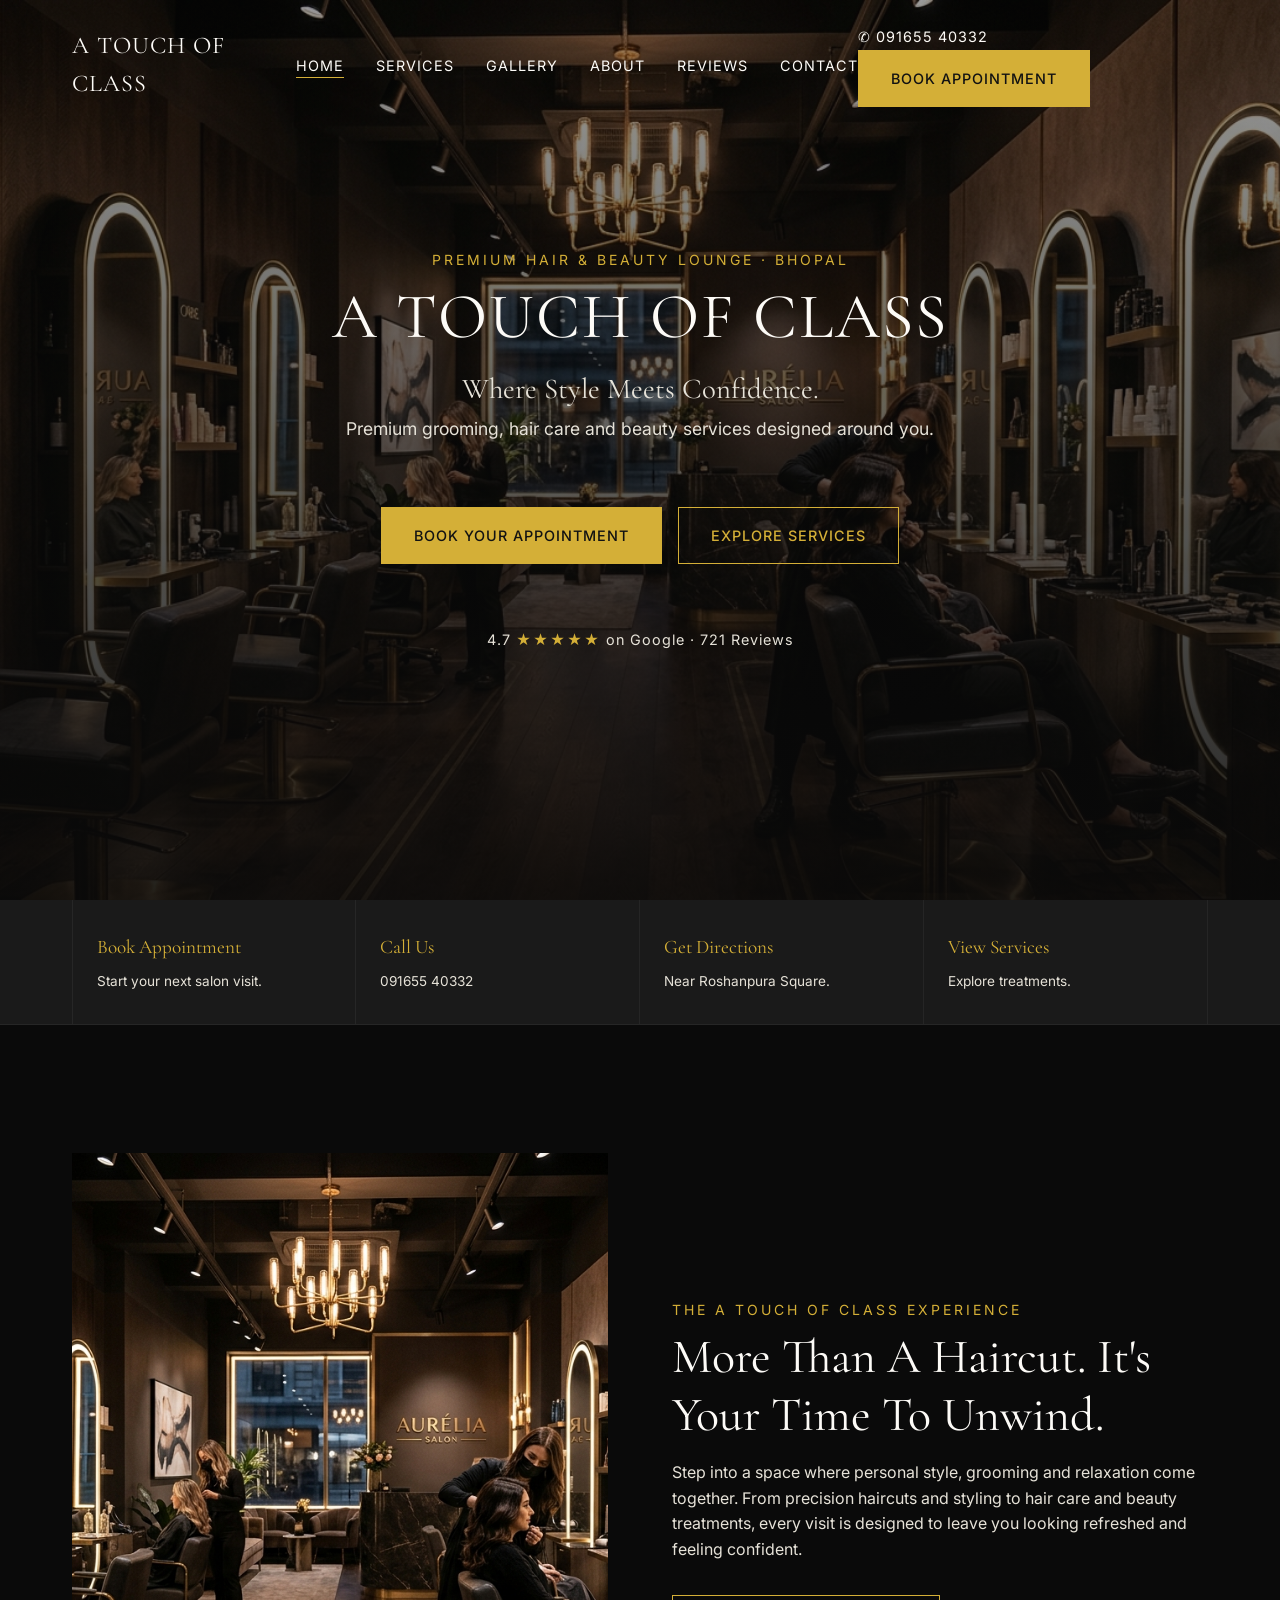
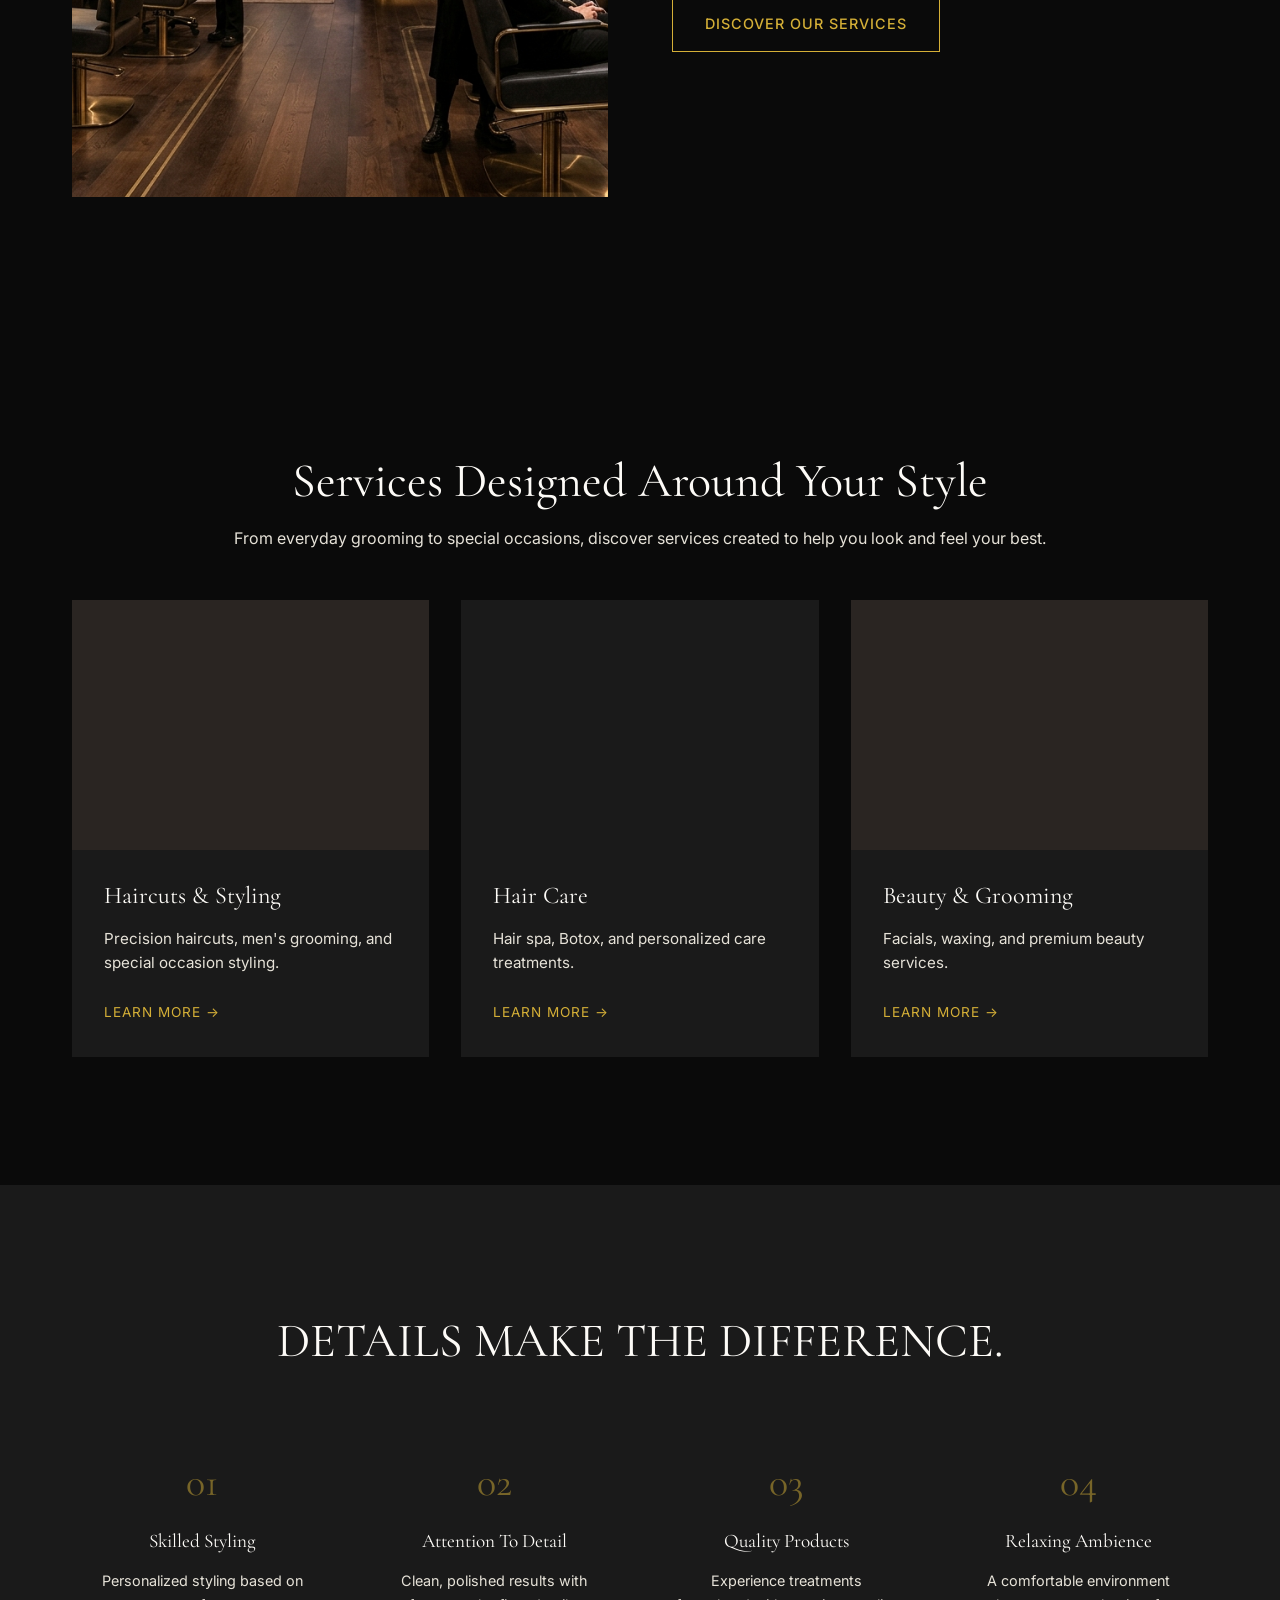
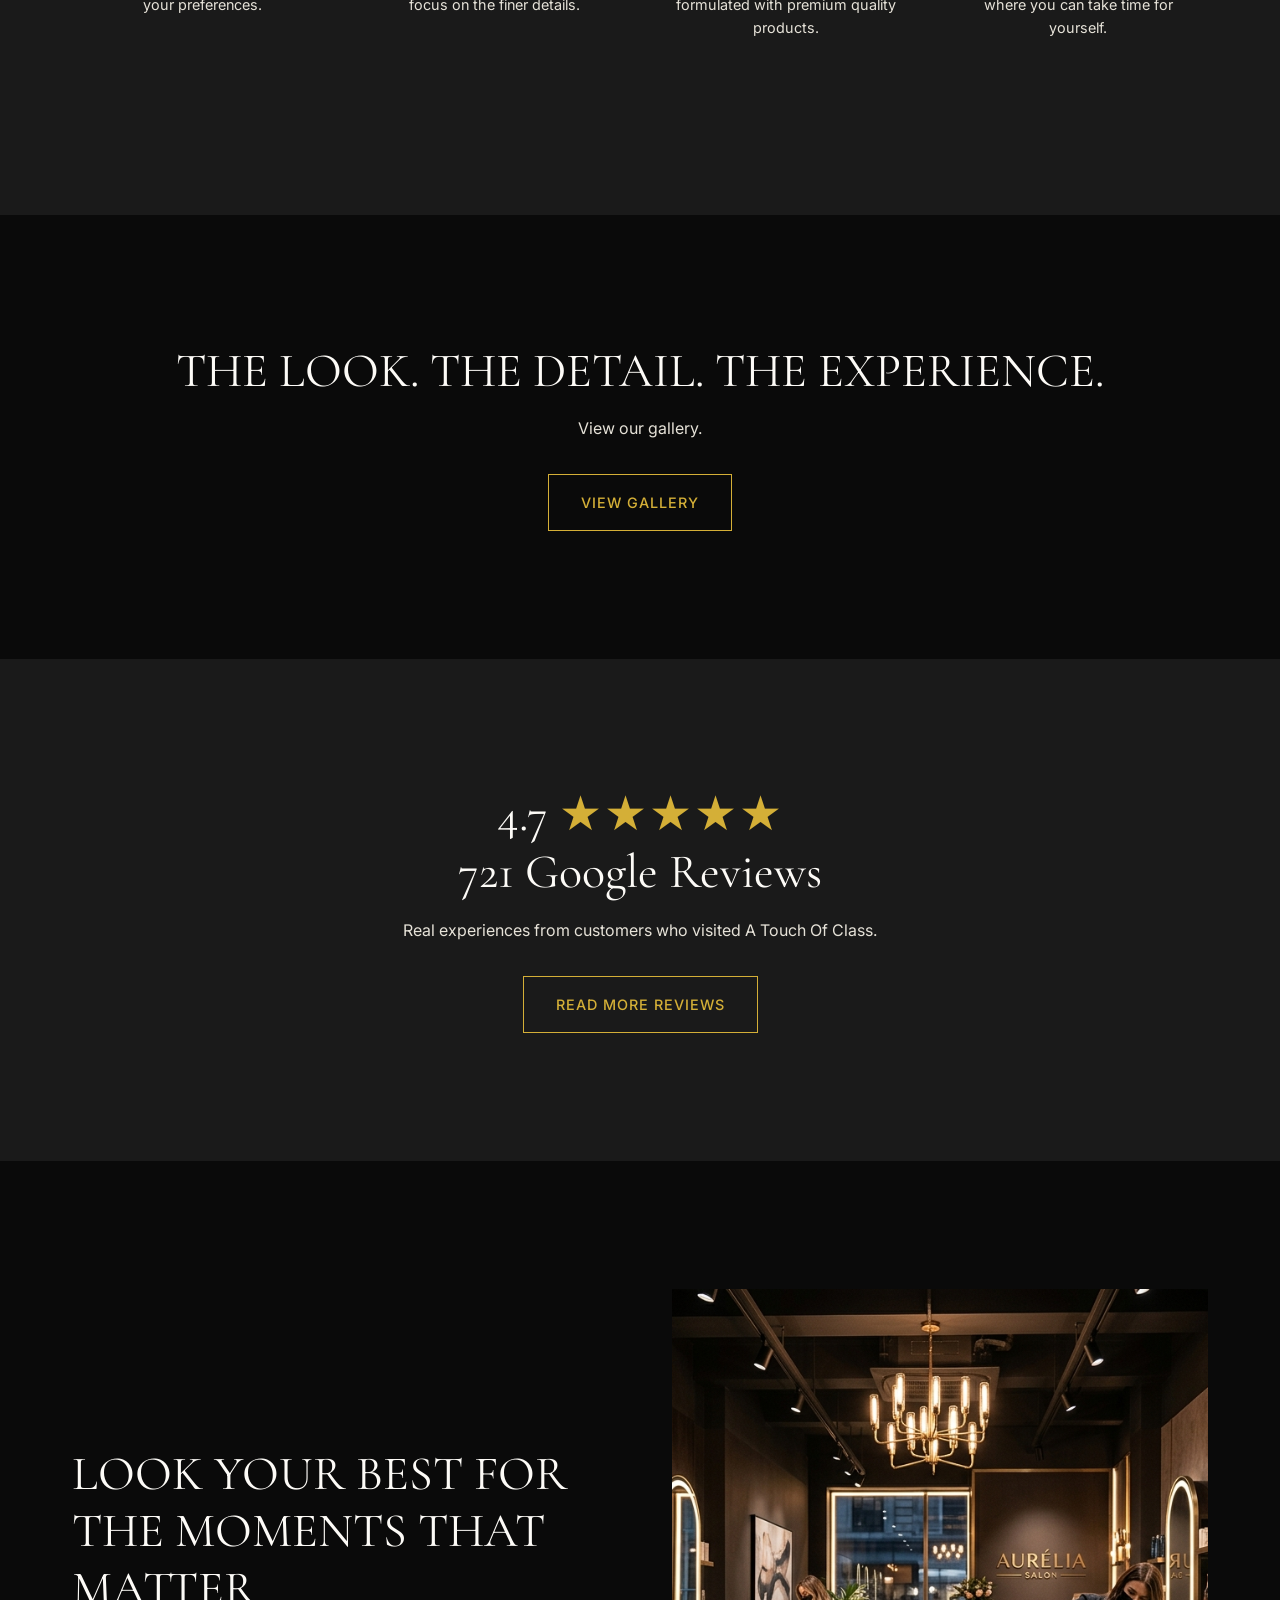
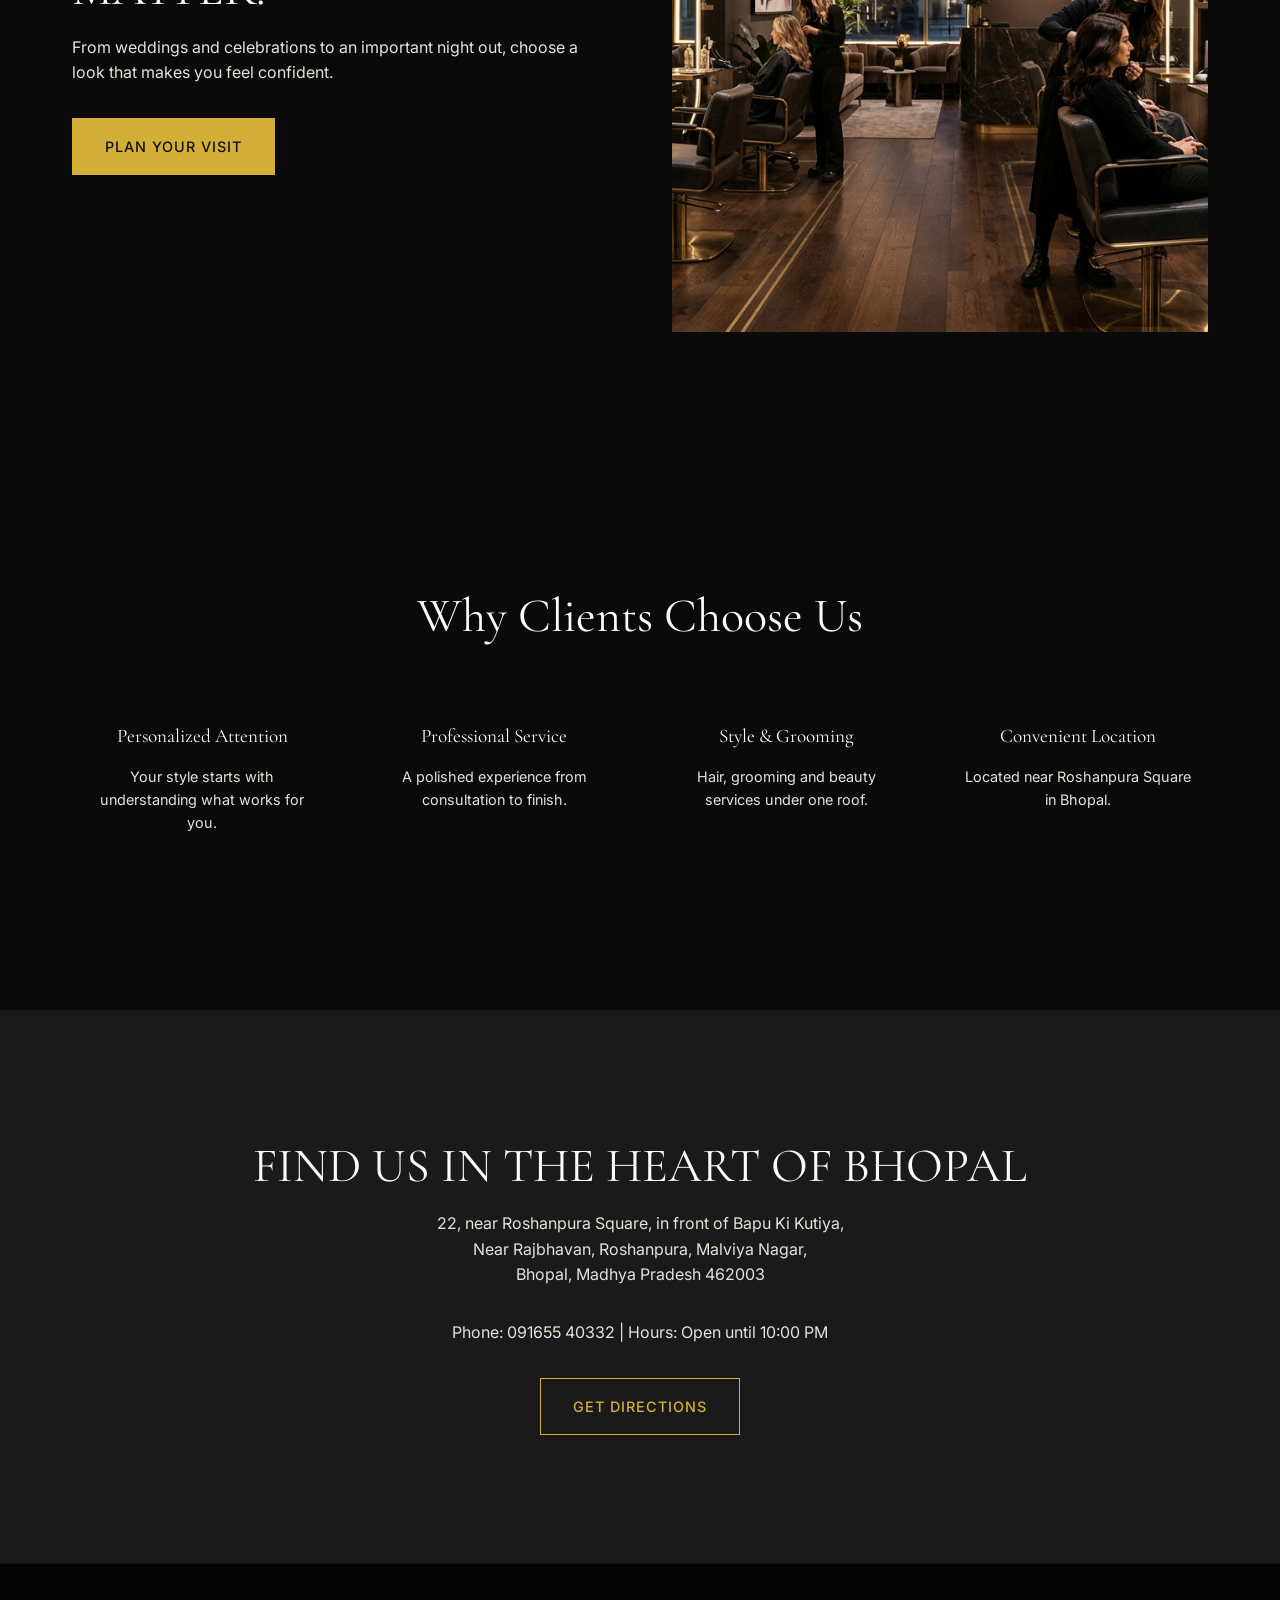
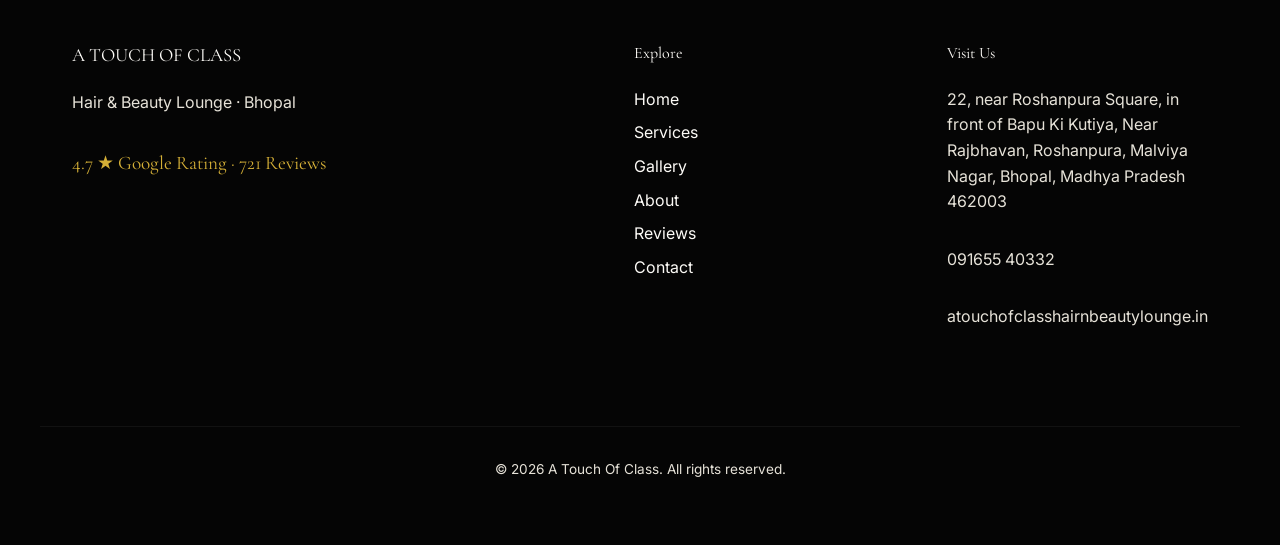
==== index.html @ b3cd857f "first commit" ====
<!DOCTYPE html>
<html lang="en">
<head>
    <meta charset="UTF-8">
    <meta name="viewport" content="width=device-width, initial-scale=1.0">
    <title>A Touch Of Class | Premium Hair & Beauty Lounge in Bhopal</title>
    <meta name="description" content="Experience premium grooming, hair care, and beauty services at A Touch Of Class, Bhopal's luxury salon near Roshanpura Square. Book your appointment today.">
    
    <!-- Google Fonts -->
    <link rel="preconnect" href="https://fonts.googleapis.com">
    <link rel="preconnect" href="https://fonts.gstatic.com" crossorigin>
    <link href="https://fonts.googleapis.com/css2?family=Cormorant+Garamond:wght@400;500;600&family=Inter:wght@300;400;500&display=swap" rel="stylesheet">
    
    <!-- Styles -->
    <link rel="stylesheet" href="css/styles.css">
</head>
<body>
    <!-- Header -->
    <header class="header" id="header">
        <div class="container header-container">
            <a href="index.html" class="logo">A Touch Of Class</a>
            
            <nav class="desktop-nav">
                <ul class="nav-links">
                    <li><a href="index.html" class="active">Home</a></li>
                    <li><a href="services.html">Services</a></li>
                    <li><a href="gallery.html">Gallery</a></li>
                    <li><a href="about.html">About</a></li>
                    <li><a href="reviews.html">Reviews</a></li>
                    <li><a href="contact.html">Contact</a></li>
                </ul>
            </nav>
            
            <div class="header-actions">
                <a href="tel:09165540332" class="btn-icon" aria-label="Call Us">&#9990; 091655 40332</a>
                <a href="booking.html" class="btn btn-primary">Book Appointment</a>
            </div>
            
            <button class="mobile-menu-btn" aria-label="Toggle Menu" id="mobileMenuBtn">
                <span></span><span></span><span></span>
            </button>
        </div>
    </header>

    <!-- Mobile Nav -->
    <div class="mobile-nav-overlay" id="mobileNav">
        <div class="mobile-nav-content">
            <ul class="mobile-nav-links">
                <li><a href="index.html">Home</a></li>
                <li><a href="services.html">Services</a></li>
                <li><a href="gallery.html">Gallery</a></li>
                <li><a href="about.html">About</a></li>
                <li><a href="reviews.html">Reviews</a></li>
                <li><a href="contact.html">Contact</a></li>
            </ul>
            <a href="booking.html" class="btn btn-primary" style="margin-top: 2rem;">Book Appointment</a>
        </div>
    </div>

    <!-- Hero Section -->
    <section class="hero">
        <div class="hero-bg" style="background-image: url('assets/images/hero.jpg');"></div>
        <div class="hero-overlay"></div>
        <div class="container hero-content text-center">
            <span class="eyebrow fade-in">PREMIUM HAIR & BEAUTY LOUNGE &middot; BHOPAL</span>
            <h1 class="headline-large fade-in delay-1">A TOUCH OF CLASS</h1>
            <h2 class="hero-subtitle fade-in delay-2">Where Style Meets Confidence.</h2>
            <p class="hero-desc fade-in delay-2">Premium grooming, hair care and beauty services designed around you.</p>
            
            <div class="hero-actions fade-in delay-3">
                <a href="booking.html" class="btn btn-primary">Book Your Appointment</a>
                <a href="services.html" class="btn btn-secondary">Explore Services</a>
            </div>
            
            <div class="hero-trust fade-in delay-4">
                <p>4.7 <span class="stars">&#9733;&#9733;&#9733;&#9733;&#9733;</span> on Google &middot; 721 Reviews</p>
            </div>
        </div>
    </section>

    <!-- Quick Action Bar -->
    <div class="quick-actions">
        <div class="container quick-actions-grid">
            <a href="booking.html" class="qa-item">
                <span class="qa-title">Book Appointment</span>
                <span class="qa-desc">Start your next salon visit.</span>
            </a>
            <a href="tel:09165540332" class="qa-item">
                <span class="qa-title">Call Us</span>
                <span class="qa-desc">091655 40332</span>
            </a>
            <a href="#location" class="qa-item">
                <span class="qa-title">Get Directions</span>
                <span class="qa-desc">Near Roshanpura Square.</span>
            </a>
            <a href="services.html" class="qa-item">
                <span class="qa-title">View Services</span>
                <span class="qa-desc">Explore treatments.</span>
            </a>
        </div>
    </div>

    <!-- Intro Section -->
    <section class="section intro-section reveal">
        <div class="container split-screen">
            <div class="split-image">
                <div class="img-container">
                    <div style="width:100%; height:100%; background: url('assets/images/hero.jpg') center/cover;"></div>
                </div>
            </div>
            <div class="split-content">
                <span class="eyebrow">THE A TOUCH OF CLASS EXPERIENCE</span>
                <h2 class="headline-medium">More Than A Haircut. It's Your Time To Unwind.</h2>
                <p>Step into a space where personal style, grooming and relaxation come together. From precision haircuts and styling to hair care and beauty treatments, every visit is designed to leave you looking refreshed and feeling confident.</p>
                <a href="services.html" class="btn btn-secondary">Discover Our Services</a>
            </div>
        </div>
    </section>

    <!-- Services Section -->
    <section class="section services-section reveal">
        <div class="container text-center">
            <h2 class="headline-medium">Services Designed Around Your Style</h2>
            <p class="section-desc">From everyday grooming to special occasions, discover services created to help you look and feel your best.</p>
            
            <div class="services-grid">
                <a href="services.html#haircuts" class="service-card">
                    <div class="card-img" style="background:#2a2522;"></div>
                    <div class="card-content">
                        <h3>Haircuts & Styling</h3>
                        <p>Precision haircuts, men's grooming, and special occasion styling.</p>
                        <span class="card-link">Learn More</span>
                    </div>
                </a>
                <a href="services.html#haircare" class="service-card">
                    <div class="card-img" style="background:#1a1a1a;"></div>
                    <div class="card-content">
                        <h3>Hair Care</h3>
                        <p>Hair spa, Botox, and personalized care treatments.</p>
                        <span class="card-link">Learn More</span>
                    </div>
                </a>
                <a href="services.html#beauty" class="service-card">
                    <div class="card-img" style="background:#2a2522;"></div>
                    <div class="card-content">
                        <h3>Beauty & Grooming</h3>
                        <p>Facials, waxing, and premium beauty services.</p>
                        <span class="card-link">Learn More</span>
                    </div>
                </a>
            </div>
        </div>
    </section>

    <!-- Signature Experience Section -->
    <section class="section signature-section bg-dark reveal">
        <div class="container text-center">
            <h2 class="headline-medium">DETAILS MAKE THE DIFFERENCE.</h2>
            <div class="features-grid">
                <div class="feature">
                    <div class="feature-num">01</div>
                    <h4>Skilled Styling</h4>
                    <p>Personalized styling based on your preferences.</p>
                </div>
                <div class="feature">
                    <div class="feature-num">02</div>
                    <h4>Attention To Detail</h4>
                    <p>Clean, polished results with focus on the finer details.</p>
                </div>
                <div class="feature">
                    <div class="feature-num">03</div>
                    <h4>Quality Products</h4>
                    <p>Experience treatments formulated with premium quality products.</p>
                </div>
                <div class="feature">
                    <div class="feature-num">04</div>
                    <h4>Relaxing Ambience</h4>
                    <p>A comfortable environment where you can take time for yourself.</p>
                </div>
            </div>
        </div>
    </section>
    
    <!-- Gallery Section Placeholder -->
    <section class="section reveal">
        <div class="container text-center">
            <h2 class="headline-medium">THE LOOK. THE DETAIL. THE EXPERIENCE.</h2>
            <p>View our gallery.</p>
            <a href="gallery.html" class="btn btn-secondary">View Gallery</a>
        </div>
    </section>

    <!-- Reviews Section Placeholder -->
    <section class="section bg-dark reveal">
        <div class="container text-center">
            <h2 class="headline-medium">4.7 <span class="stars">&#9733;&#9733;&#9733;&#9733;&#9733;</span><br>721 Google Reviews</h2>
            <p>Real experiences from customers who visited A Touch Of Class.</p>
            <a href="reviews.html" class="btn btn-secondary">Read More Reviews</a>
        </div>
    </section>

    <!-- Special Occasion Section -->
    <section class="section special-occasion reveal">
        <div class="container split-screen reverse">
            <div class="split-image">
                <div class="img-container" style="background: url('assets/images/hero.jpg') center/cover;"></div>
            </div>
            <div class="split-content">
                <h2 class="headline-medium">LOOK YOUR BEST FOR THE MOMENTS THAT MATTER.</h2>
                <p>From weddings and celebrations to an important night out, choose a look that makes you feel confident.</p>
                <a href="booking.html" class="btn btn-primary">Plan Your Visit</a>
            </div>
        </div>
    </section>

    <!-- Why Us Section -->
    <section class="section reveal">
        <div class="container text-center">
            <h2 class="headline-medium">Why Clients Choose Us</h2>
            <div class="features-grid">
                <div class="feature">
                    <h4>Personalized Attention</h4>
                    <p>Your style starts with understanding what works for you.</p>
                </div>
                <div class="feature">
                    <h4>Professional Service</h4>
                    <p>A polished experience from consultation to finish.</p>
                </div>
                <div class="feature">
                    <h4>Style & Grooming</h4>
                    <p>Hair, grooming and beauty services under one roof.</p>
                </div>
                <div class="feature">
                    <h4>Convenient Location</h4>
                    <p>Located near Roshanpura Square in Bhopal.</p>
                </div>
            </div>
        </div>
    </section>

    <!-- Location Section -->
    <section id="location" class="section bg-dark reveal">
        <div class="container text-center">
            <h2 class="headline-medium">FIND US IN THE HEART OF BHOPAL</h2>
            <div class="location-details" style="margin-bottom: 2rem;">
                <p>22, near Roshanpura Square, in front of Bapu Ki Kutiya,<br>
                Near Rajbhavan, Roshanpura, Malviya Nagar,<br>
                Bhopal, Madhya Pradesh 462003</p>
                <p>Phone: 091655 40332 | Hours: Open until 10:00 PM</p>
            </div>
            <a href="https://maps.google.com/?q=A+Touch+Of+Class+Bhopal" target="_blank" class="btn btn-secondary">Get Directions</a>
        </div>
    </section>

    <!-- Footer -->
    <footer class="footer">
        <div class="container footer-grid">
            <div class="footer-brand">
                <h3>A TOUCH OF CLASS</h3>
                <p>Hair & Beauty Lounge &middot; Bhopal</p>
                <p class="trust-sig">4.7 &starf; Google Rating &middot; 721 Reviews</p>
            </div>
            <div class="footer-links">
                <h4>Explore</h4>
                <ul>
                    <li><a href="index.html">Home</a></li>
                    <li><a href="services.html">Services</a></li>
                    <li><a href="gallery.html">Gallery</a></li>
                    <li><a href="about.html">About</a></li>
                    <li><a href="reviews.html">Reviews</a></li>
                    <li><a href="contact.html">Contact</a></li>
                </ul>
            </div>
            <div class="footer-contact">
                <h4>Visit Us</h4>
                <p>22, near Roshanpura Square, in front of Bapu Ki Kutiya, Near Rajbhavan, Roshanpura, Malviya Nagar, Bhopal, Madhya Pradesh 462003</p>
                <p>091655 40332</p>
                <p><a href="https://atouchofclasshairnbeautylounge.in/">atouchofclasshairnbeautylounge.in</a></p>
            </div>
        </div>
        <div class="container footer-bottom">
            <p>&copy; 2026 A Touch Of Class. All rights reserved.</p>
        </div>
    </footer>

    <!-- Mobile Bottom Bar -->
    <div class="mobile-bottom-bar">
        <a href="booking.html" class="m-btn m-btn-primary">BOOK APPOINTMENT</a>
        <a href="tel:09165540332" class="m-btn">CALL</a>
        <a href="#location" class="m-btn">DIRECTIONS</a>
    </div>

    <!-- Main Script -->
    <script src="js/main.js"></script>
</body>
</html>
---- css/styles.css ----
/* 
  A Touch Of Class - Premium Salon Design System 
*/

:root {
  /* Color Palette */
  --color-primary-bg: #0a0a0a; /* Deep black */
  --color-secondary-bg: #1a1a1a; /* Charcoal */
  --color-tertiary-bg: #2a2522; /* Espresso brown */
  
  --color-text-light: #fdfbf7; /* Warm ivory */
  --color-text-muted: #e6e2d8; /* Cream */
  --color-text-dark: #121212;
  
  --color-accent: #d4af37; /* Champagne gold */
  --color-accent-hover: #b5952f;
  --color-accent-muted: #cd7f32; /* Muted bronze */

  /* Typography */
  --font-heading: 'Playfair Display', 'Cormorant Garamond', serif;
  --font-body: 'Inter', 'Manrope', sans-serif;
  
  /* Spacing & Layout */
  --spacing-xs: 0.5rem;
  --spacing-sm: 1rem;
  --spacing-md: 2rem;
  --spacing-lg: 4rem;
  --spacing-xl: 8rem;
  
  --container-width: 1200px;
  --header-height: 80px;

  /* Transitions */
  --transition-smooth: all 0.4s cubic-bezier(0.25, 0.46, 0.45, 0.94);
  --transition-fast: all 0.2s ease;
}

/* Base Reset */
*, *::before, *::after {
  box-sizing: border-box;
  margin: 0;
  padding: 0;
}

html {
  scroll-behavior: smooth;
  font-size: 16px;
}

body {
  font-family: var(--font-body);
  background-color: var(--color-primary-bg);
  color: var(--color-text-light);
  line-height: 1.6;
  -webkit-font-smoothing: antialiased;
  -moz-osx-font-smoothing: grayscale;
}

/* Typography */
h1, h2, h3, h4, h5, h6 {
  font-family: var(--font-heading);
  font-weight: 400;
  line-height: 1.2;
  margin-bottom: var(--spacing-sm);
}

.headline-large {
  font-size: clamp(2.5rem, 5vw, 5rem);
  text-transform: uppercase;
  letter-spacing: 2px;
}

.headline-medium {
  font-size: clamp(2rem, 4vw, 3rem);
}

.eyebrow {
  font-size: 0.875rem;
  letter-spacing: 3px;
  text-transform: uppercase;
  color: var(--color-accent);
  margin-bottom: var(--spacing-xs);
  display: block;
}

p {
  margin-bottom: var(--spacing-md);
  color: var(--color-text-muted);
}

a {
  color: inherit;
  text-decoration: none;
  transition: var(--transition-smooth);
}

/* Layout */
.container {
  max-width: var(--container-width);
  margin: 0 auto;
  padding: 0 var(--spacing-md);
}

.section {
  padding: var(--spacing-xl) 0;
}

/* Buttons */
.btn {
  display: inline-flex;
  align-items: center;
  justify-content: center;
  padding: 1rem 2rem;
  font-family: var(--font-body);
  font-weight: 500;
  letter-spacing: 1px;
  text-transform: uppercase;
  border: 1px solid transparent;
  cursor: pointer;
  transition: var(--transition-smooth);
  font-size: 0.9rem;
}

.btn-primary {
  background-color: var(--color-accent);
  color: var(--color-text-dark);
}

.btn-primary:hover {
  background-color: var(--color-accent-hover);
  transform: translateY(-2px);
}

.btn-secondary {
  background-color: transparent;
  border-color: var(--color-accent);
  color: var(--color-accent);
}

.btn-secondary:hover {
  background-color: rgba(212, 175, 55, 0.1);
}

.btn-icon {
  display: inline-flex;
  align-items: center;
  gap: 0.5rem;
  font-size: 0.9rem;
  letter-spacing: 1px;
  transition: var(--transition-smooth);
}
.btn-icon:hover { color: var(--color-accent); }

/* Header & Navigation */
.header {
  position: fixed;
  top: 0;
  left: 0;
  width: 100%;
  padding: 1.5rem 0;
  z-index: 1000;
  transition: var(--transition-smooth);
  background: transparent;
}

.header.scrolled {
  background: rgba(10, 10, 10, 0.95);
  backdrop-filter: blur(10px);
  padding: 0.8rem 0;
  border-bottom: 1px solid rgba(212, 175, 55, 0.1);
}

.header-container {
  display: flex;
  align-items: center;
  justify-content: space-between;
}

.logo {
  font-family: var(--font-heading);
  font-size: 1.5rem;
  letter-spacing: 1px;
  text-transform: uppercase;
}

.nav-links {
  display: flex;
  gap: var(--spacing-md);
  list-style: none;
}

.nav-links a {
  font-size: 0.9rem;
  text-transform: uppercase;
  letter-spacing: 1px;
  position: relative;
}

.nav-links a::after {
  content: '';
  position: absolute;
  bottom: -4px;
  left: 0;
  width: 0;
  height: 1px;
  background-color: var(--color-accent);
  transition: var(--transition-smooth);
}

.nav-links a:hover::after,
.nav-links a.active::after {
  width: 100%;
}

.mobile-menu-btn {
  display: none;
  background: none;
  border: none;
  width: 30px;
  height: 24px;
  position: relative;
  cursor: pointer;
  z-index: 1001;
}

.mobile-menu-btn span {
  display: block;
  width: 100%;
  height: 2px;
  background-color: var(--color-text-light);
  position: absolute;
  left: 0;
  transition: var(--transition-smooth);
}

.mobile-menu-btn span:nth-child(1) { top: 0; }
.mobile-menu-btn span:nth-child(2) { top: 11px; }
.mobile-menu-btn span:nth-child(3) { top: 22px; }

.mobile-menu-btn.active span:nth-child(1) {
  top: 11px;
  transform: rotate(45deg);
}
.mobile-menu-btn.active span:nth-child(2) {
  opacity: 0;
}
.mobile-menu-btn.active span:nth-child(3) {
  top: 11px;
  transform: rotate(-45deg);
}

.mobile-nav-overlay {
  position: fixed;
  top: 0;
  left: 0;
  width: 100%;
  height: 100vh;
  background-color: var(--color-primary-bg);
  z-index: 999;
  display: flex;
  align-items: center;
  justify-content: center;
  opacity: 0;
  pointer-events: none;
  transition: var(--transition-smooth);
}

.mobile-nav-overlay.active {
  opacity: 1;
  pointer-events: all;
}

.mobile-nav-links {
  list-style: none;
  text-align: center;
}

.mobile-nav-links li {
  margin-bottom: 2rem;
}

.mobile-nav-links a {
  font-family: var(--font-heading);
  font-size: 2rem;
  text-transform: uppercase;
}

/* Utilities */
.text-center { text-align: center; }
.text-accent { color: var(--color-accent); }
.bg-dark { background-color: var(--color-secondary-bg); }
.hidden { display: none; }

/* Hero */
.hero {
  height: 100vh;
  min-height: 600px;
  display: flex;
  align-items: center;
  justify-content: center;
  position: relative;
  overflow: hidden;
}

.hero-bg {
  position: absolute;
  top: 0;
  left: 0;
  width: 100%;
  height: 100%;
  background-size: cover;
  background-position: center;
  z-index: 1;
}

.hero-overlay {
  position: absolute;
  top: 0;
  left: 0;
  width: 100%;
  height: 100%;
  background: linear-gradient(rgba(10, 10, 10, 0.4), rgba(10, 10, 10, 0.9));
  z-index: 2;
}

.hero-content {
  position: relative;
  z-index: 3;
}

.hero-subtitle {
  font-size: clamp(1.2rem, 3vw, 1.8rem);
  font-family: var(--font-heading);
  margin-bottom: 0.5rem;
  color: var(--color-text-muted);
}

.hero-desc {
  max-width: 600px;
  margin: 0 auto var(--spacing-lg);
  font-size: 1.1rem;
}

.hero-actions {
  display: flex;
  gap: 1rem;
  justify-content: center;
  margin-bottom: var(--spacing-lg);
}

.hero-trust {
  font-size: 0.9rem;
  letter-spacing: 1px;
}
.hero-trust p { margin-bottom: 0; }
.stars { color: var(--color-accent); letter-spacing: 2px; }

/* Scroll Indicator */
.scroll-indicator {
  position: absolute;
  bottom: 2rem;
  left: 50%;
  transform: translateX(-50%);
  z-index: 3;
  display: flex;
  flex-direction: column;
  align-items: center;
  gap: 0.5rem;
  font-size: 0.7rem;
  text-transform: uppercase;
  letter-spacing: 2px;
}

.scroll-indicator .line {
  width: 1px;
  height: 40px;
  background-color: var(--color-accent);
  animation: scrollAnim 2s infinite ease-in-out;
}

@keyframes scrollAnim {
  0% { transform: scaleY(0); transform-origin: top; }
  50% { transform: scaleY(1); transform-origin: top; }
  50.1% { transform: scaleY(1); transform-origin: bottom; }
  100% { transform: scaleY(0); transform-origin: bottom; }
}

/* Quick Actions */
.quick-actions {
  background-color: var(--color-secondary-bg);
  border-bottom: 1px solid rgba(255,255,255,0.05);
}

.quick-actions-grid {
  display: grid;
  grid-template-columns: repeat(4, 1fr);
}

.qa-item {
  padding: 2rem 1.5rem;
  border-right: 1px solid rgba(255,255,255,0.05);
  display: flex;
  flex-direction: column;
  align-items: flex-start;
  transition: var(--transition-smooth);
}
.qa-item:first-child { border-left: 1px solid rgba(255,255,255,0.05); }
.qa-item:hover { background-color: rgba(255,255,255,0.02); transform: translateY(-3px); }

.qa-title {
  font-family: var(--font-heading);
  font-size: 1.2rem;
  color: var(--color-accent);
  margin-bottom: 0.5rem;
}
.qa-desc {
  font-size: 0.85rem;
  color: var(--color-text-muted);
}

/* Split Screen */
.split-screen {
  display: grid;
  grid-template-columns: 1fr 1fr;
  gap: 4rem;
  align-items: center;
}
.split-screen.reverse {
  direction: rtl;
}
.split-screen.reverse > * { direction: ltr; }

.split-image .img-container {
  position: relative;
  padding-top: 120%;
  overflow: hidden;
}
.split-image .img-container > div {
  position: absolute;
  top: 0;
  left: 0;
  transition: transform 0.6s ease;
}
.split-image:hover .img-container > div {
  transform: scale(1.05);
}

/* Services */
.services-grid {
  display: grid;
  grid-template-columns: repeat(3, 1fr);
  gap: 2rem;
  margin-top: 3rem;
}

.service-card {
  display: block;
  text-align: left;
  background: var(--color-secondary-bg);
  overflow: hidden;
  position: relative;
}

.service-card .card-img {
  height: 250px;
  background-size: cover;
  background-position: center;
  transition: transform 0.6s ease;
}

.service-card:hover .card-img {
  transform: scale(1.05);
}

.service-card .card-content {
  padding: 2rem;
  position: relative;
  z-index: 2;
  background: var(--color-secondary-bg);
  transition: transform 0.4s ease;
}

.service-card h3 {
  font-size: 1.5rem;
  margin-bottom: 1rem;
}
.service-card p {
  font-size: 0.95rem;
  margin-bottom: 1.5rem;
}

.card-link {
  font-size: 0.85rem;
  text-transform: uppercase;
  letter-spacing: 1px;
  color: var(--color-accent);
  position: relative;
  display: inline-block;
}
.card-link::after {
  content: '→';
  margin-left: 5px;
  transition: margin-left 0.3s ease;
}
.service-card:hover .card-link::after {
  margin-left: 10px;
}

/* Features */
.features-grid {
  display: grid;
  grid-template-columns: repeat(4, 1fr);
  gap: 2rem;
  margin-top: 4rem;
}
.feature {
  padding: 1rem;
}
.feature-num {
  font-family: var(--font-heading);
  font-size: 2.5rem;
  color: var(--color-accent);
  margin-bottom: 1rem;
  opacity: 0.5;
}
.feature h4 { font-size: 1.2rem; }
.feature p { font-size: 0.9rem; }

/* Animations */
.reveal {
  opacity: 0;
  transform: translateY(30px);
  transition: all 0.8s ease-out;
}
.reveal.active {
  opacity: 1;
  transform: translateY(0);
}

.fade-in {
  opacity: 0;
  animation: fadeIn 1s forwards ease-out;
}
.delay-1 { animation-delay: 0.2s; }
.delay-2 { animation-delay: 0.4s; }
.delay-3 { animation-delay: 0.6s; }
.delay-4 { animation-delay: 0.8s; }

@keyframes fadeIn {
  to { opacity: 1; }
}

/* Footer */
.footer {
  background-color: #050505;
  padding: 5rem 0 2rem;
  border-top: 1px solid rgba(255,255,255,0.05);
}
.footer-grid {
  display: grid;
  grid-template-columns: 2fr 1fr 1fr;
  gap: 4rem;
  margin-bottom: 4rem;
}
.footer h3, .footer h4 { margin-bottom: 1.5rem; }
.footer ul { list-style: none; }
.footer ul li { margin-bottom: 0.5rem; }
.footer ul a:hover { color: var(--color-accent); }
.trust-sig { color: var(--color-accent); font-family: var(--font-heading); font-size: 1.2rem; margin-top: 1rem; }

.footer-bottom {
  text-align: center;
  border-top: 1px solid rgba(255,255,255,0.05);
  padding-top: 2rem;
  font-size: 0.85rem;
}

/* Mobile Bottom Bar */
.mobile-bottom-bar {
  display: none;
  position: fixed;
  bottom: 0;
  left: 0;
  width: 100%;
  background-color: var(--color-primary-bg);
  border-top: 1px solid rgba(212, 175, 55, 0.2);
  z-index: 998;
}

.mobile-bottom-bar .m-btn {
  flex: 1;
  text-align: center;
  padding: 1.2rem 0;
  font-size: 0.8rem;
  font-weight: 500;
  letter-spacing: 1px;
}
.mobile-bottom-bar .m-btn-primary {
  background-color: var(--color-accent);
  color: var(--color-text-dark);
}

/* Responsive */
@media (max-width: 1024px) {
  .quick-actions-grid { grid-template-columns: repeat(2, 1fr); }
  .qa-item:nth-child(3) { border-left: 1px solid rgba(255,255,255,0.05); }
  .qa-item:nth-child(1), .qa-item:nth-child(2) { border-bottom: 1px solid rgba(255,255,255,0.05); }
}

@media (max-width: 900px) {
  .split-screen { grid-template-columns: 1fr; gap: 2rem; }
  .split-screen.reverse { direction: ltr; }
  .services-grid, .features-grid { grid-template-columns: repeat(2, 1fr); }
  .footer-grid { grid-template-columns: 1fr; gap: 2rem; }
}

@media (max-width: 768px) {
  .desktop-nav, .header-actions { display: none; }
  .mobile-menu-btn { display: block; }
  
  .headline-large { font-size: 2.5rem; }
  .hero-actions { flex-direction: column; }
  
  .services-grid, .features-grid, .quick-actions-grid { grid-template-columns: 1fr; }
  .qa-item { border-left: 1px solid rgba(255,255,255,0.05); border-bottom: 1px solid rgba(255,255,255,0.05); }
  
  .mobile-bottom-bar { display: flex; }
  body { padding-bottom: 60px; /* Space for bottom bar */ }
}
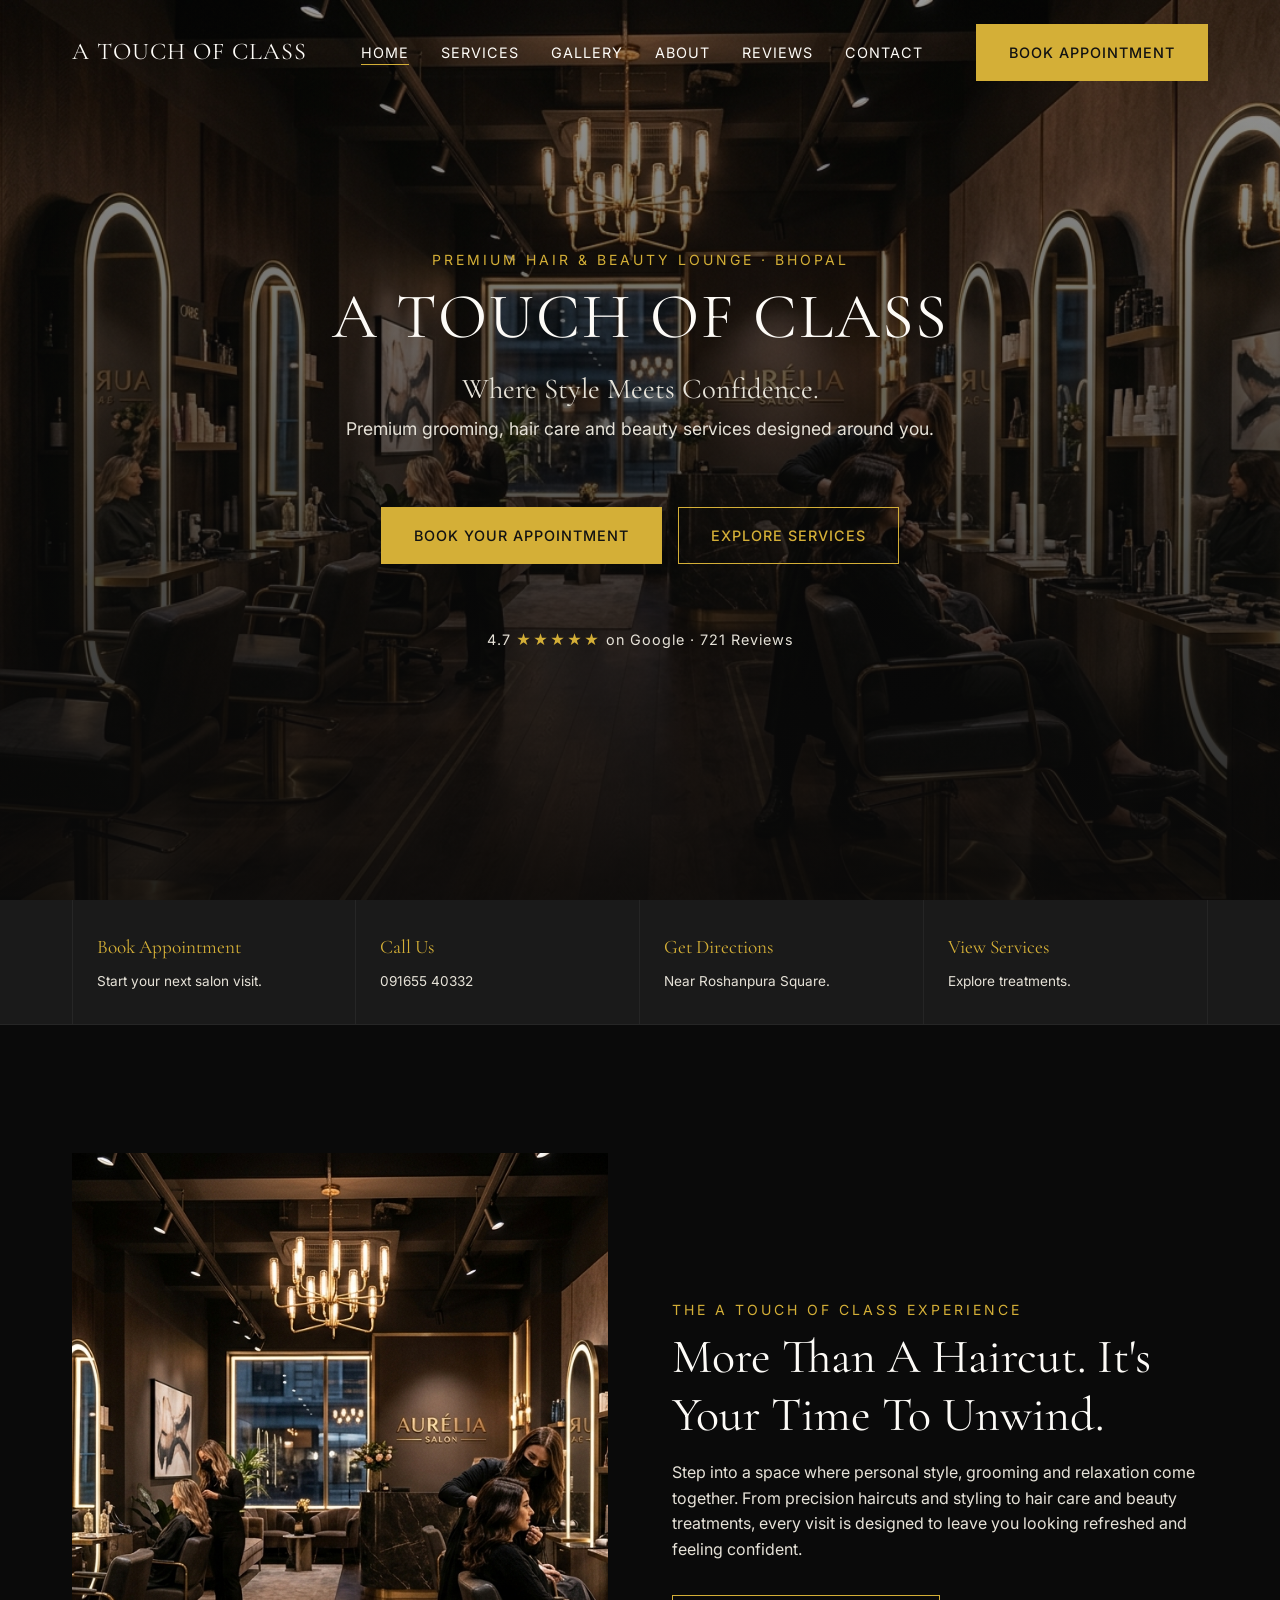
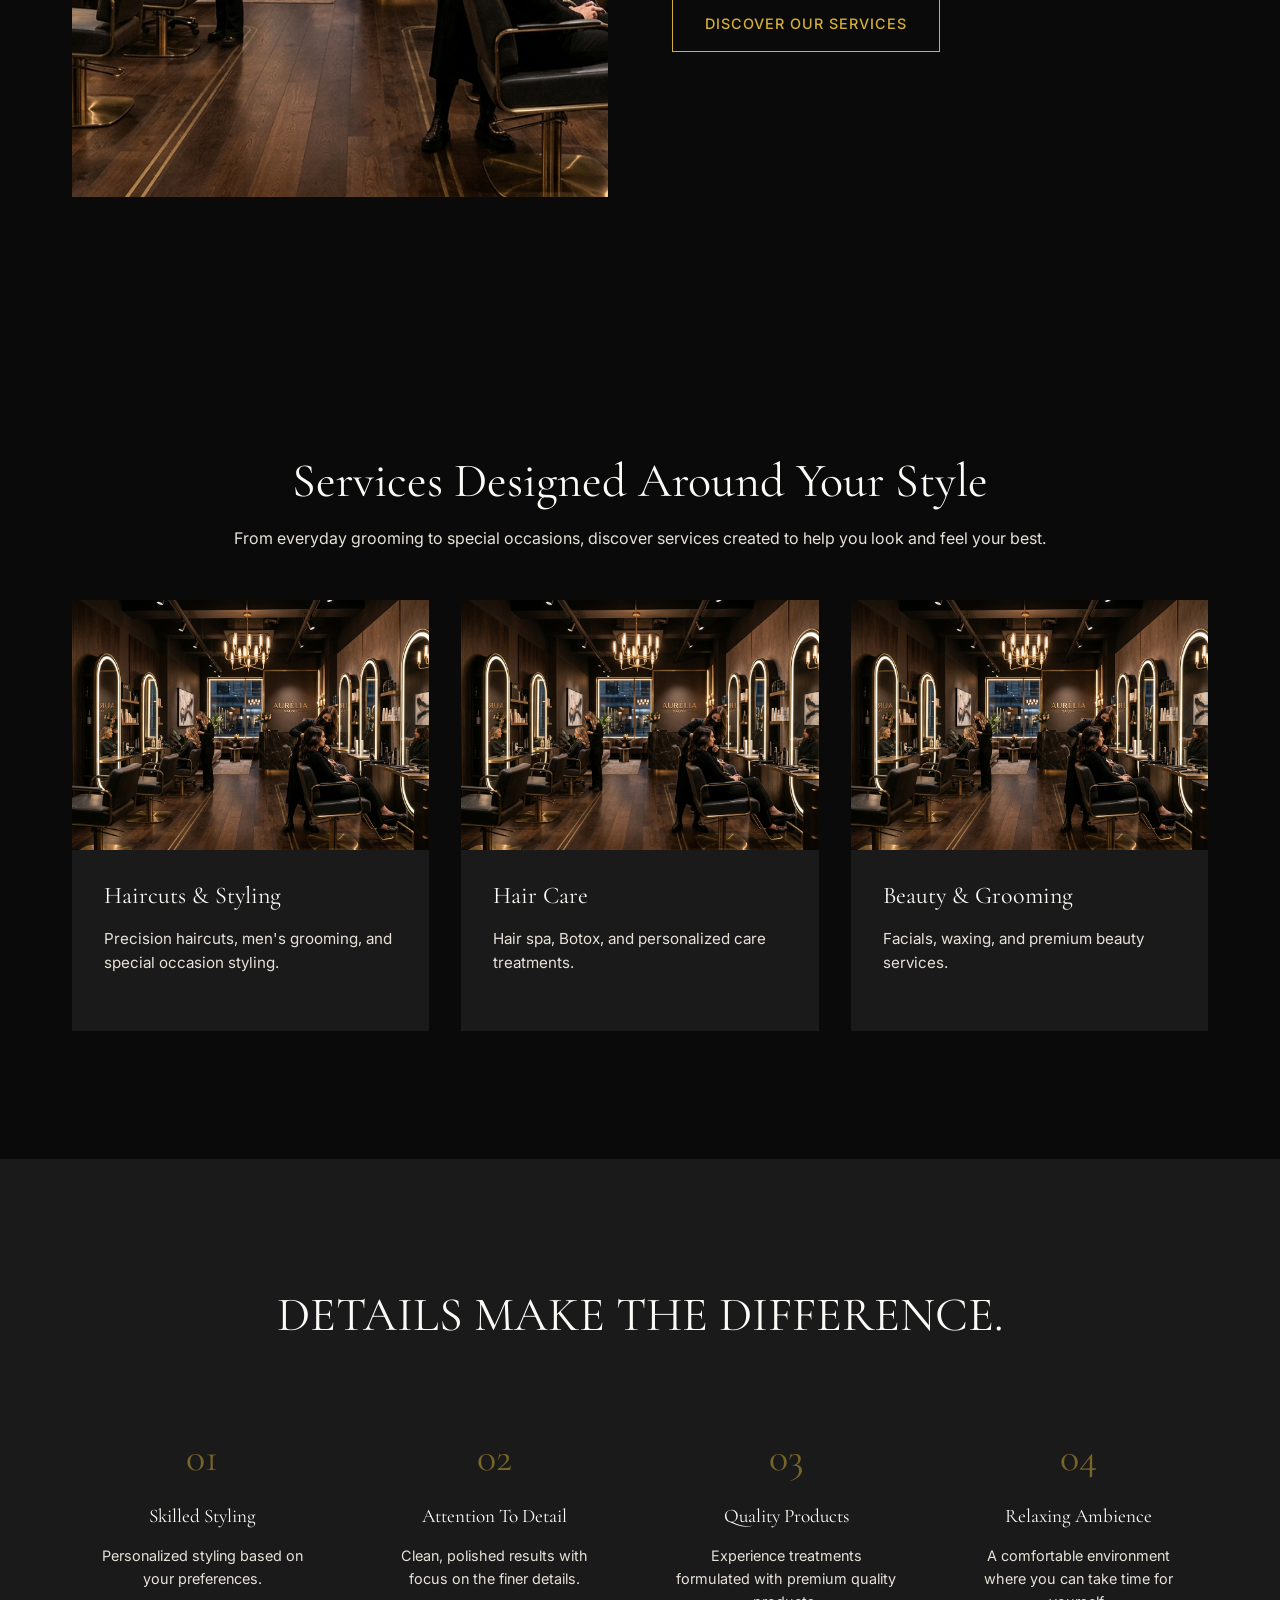
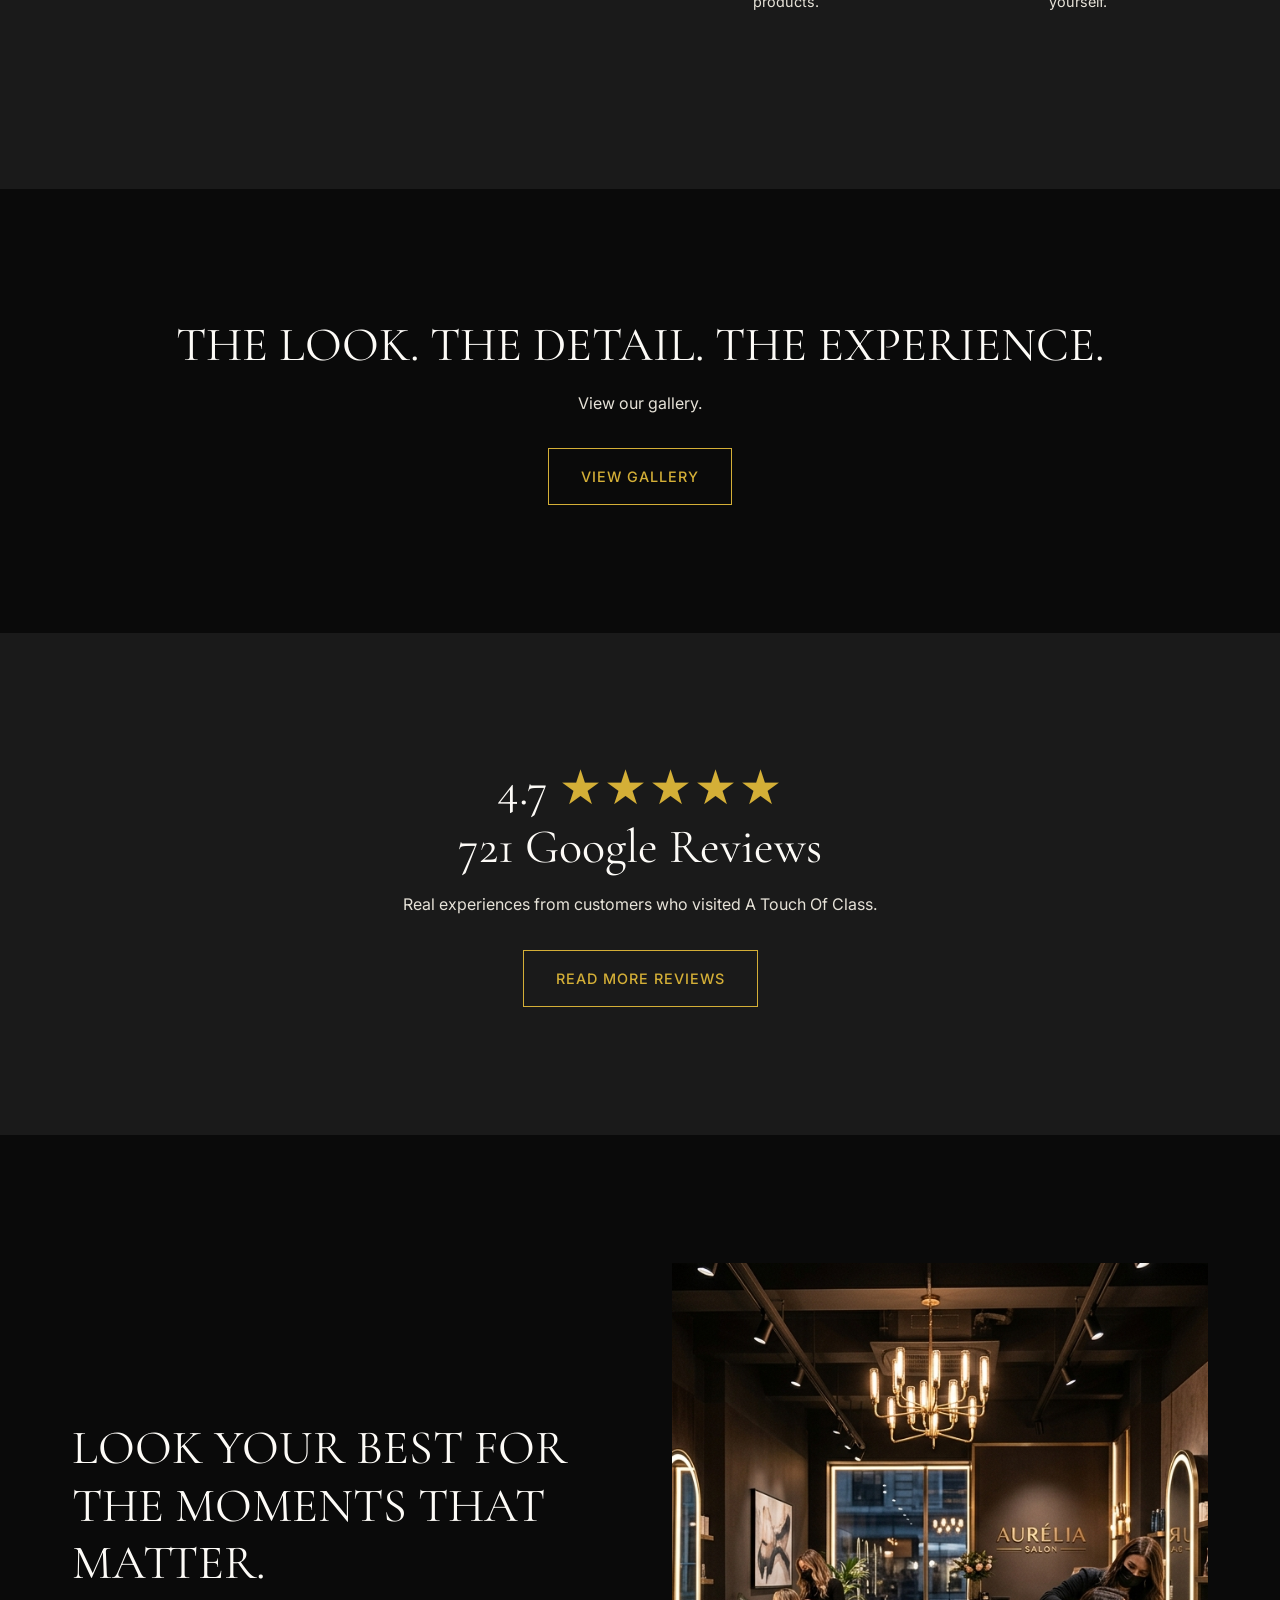
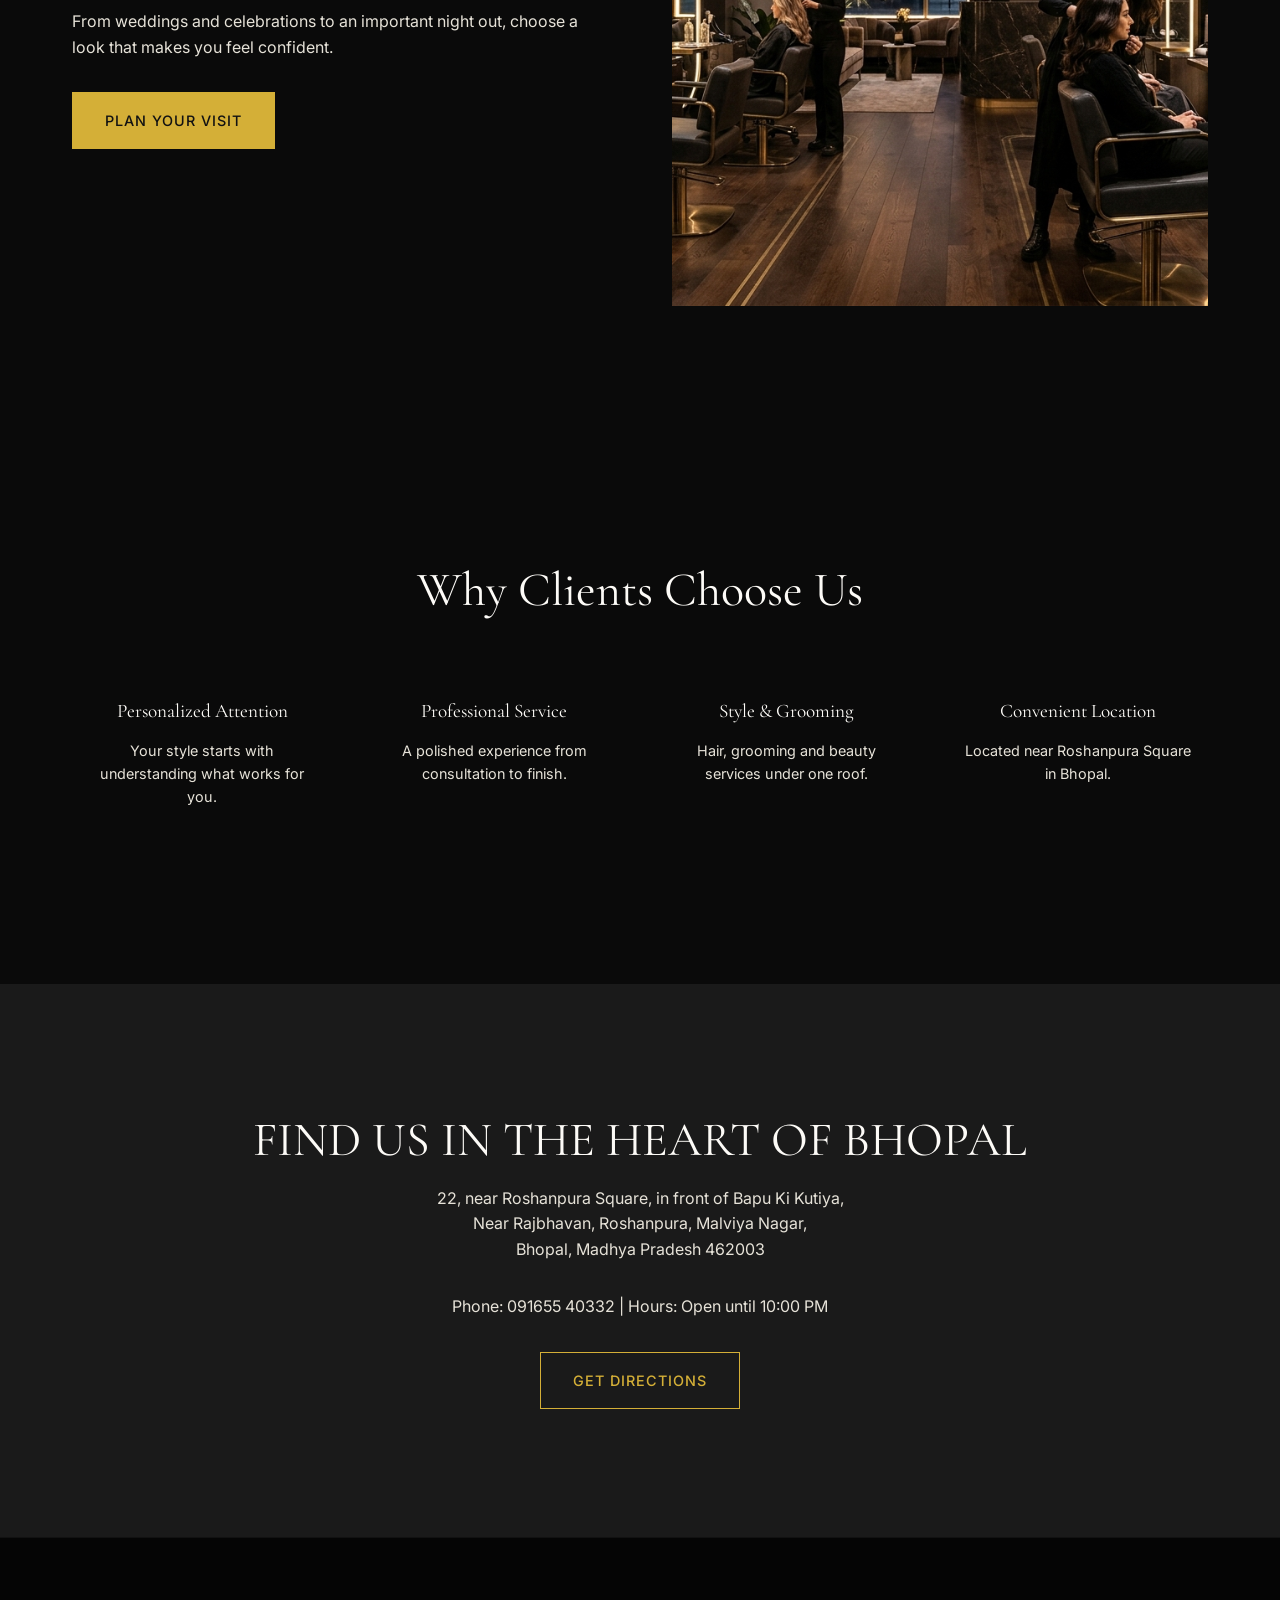
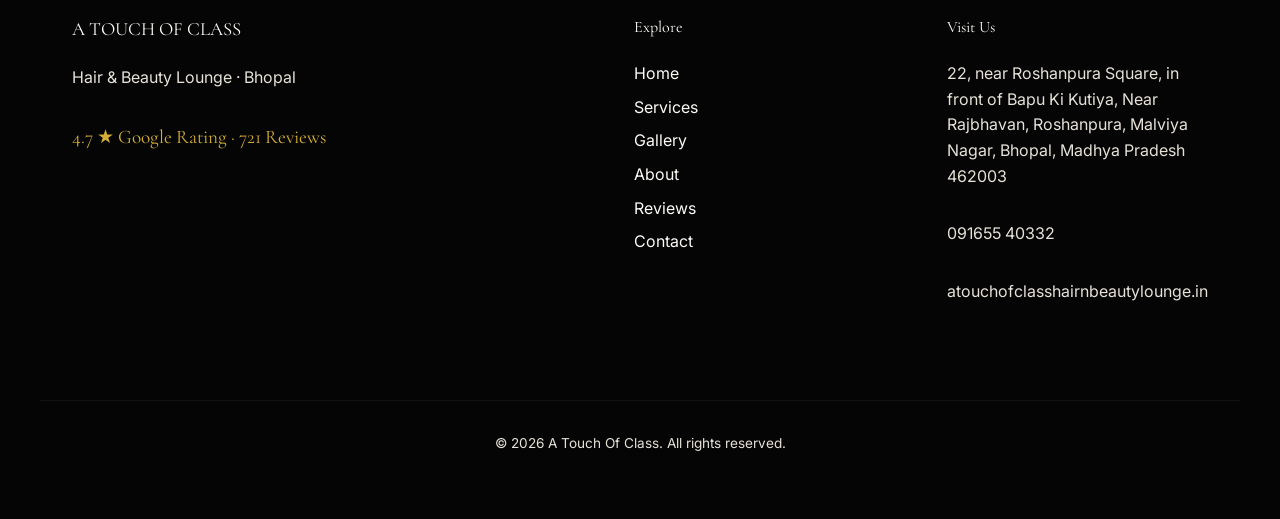
==== commit f89d8334: "Third" ====
--- a/index.html
+++ b/index.html
@@ -32,7 +32,7 @@
             </nav>
             
             <div class="header-actions">
-                <a href="tel:09165540332" class="btn-icon" aria-label="Call Us">&#9990; 091655 40332</a>
+                <!-- <a href="tel:09165540332" class="btn-icon" aria-label="Call Us">&#9990; 091655 40332</a> -->
                 <a href="booking.html" class="btn btn-primary">Book Appointment</a>
             </div>
             
@@ -124,30 +124,27 @@
             <p class="section-desc">From everyday grooming to special occasions, discover services created to help you look and feel your best.</p>
             
             <div class="services-grid">
-                <a href="services.html#haircuts" class="service-card">
-                    <div class="card-img" style="background:#2a2522;"></div>
+                <div class="service-card">
+                    <img class="card-img" src="assets/images/hero.jpg" alt="Haircuts and styling">
                     <div class="card-content">
                         <h3>Haircuts & Styling</h3>
                         <p>Precision haircuts, men's grooming, and special occasion styling.</p>
-                        <span class="card-link">Learn More</span>
                     </div>
-                </a>
-                <a href="services.html#haircare" class="service-card">
-                    <div class="card-img" style="background:#1a1a1a;"></div>
+                </div>
+                <div class="service-card">
+                    <img class="card-img" src="assets/images/hero.jpg" alt="Hair care treatment">
                     <div class="card-content">
                         <h3>Hair Care</h3>
                         <p>Hair spa, Botox, and personalized care treatments.</p>
-                        <span class="card-link">Learn More</span>
                     </div>
-                </a>
-                <a href="services.html#beauty" class="service-card">
-                    <div class="card-img" style="background:#2a2522;"></div>
+                </div>
+                <div class="service-card">
+                    <img class="card-img" src="assets/images/hero.jpg" alt="Beauty and grooming service">
                     <div class="card-content">
                         <h3>Beauty & Grooming</h3>
                         <p>Facials, waxing, and premium beauty services.</p>
-                        <span class="card-link">Learn More</span>
                     </div>
-                </a>
+                </div>
             </div>
         </div>
     </section>
--- a/css/styles.css
+++ b/css/styles.css
@@ -212,6 +212,12 @@
   width: 100%;
 }
 
+.header-actions {
+  display: flex;
+  align-items: center;
+  justify-content: space-between;
+}
+
 .mobile-menu-btn {
   display: none;
   background: none;
@@ -462,9 +468,10 @@
 }
 
 .service-card .card-img {
+  display: block;
+  width: 100%;
   height: 250px;
-  background-size: cover;
-  background-position: center;
+  object-fit: cover;
   transition: transform 0.6s ease;
 }
 
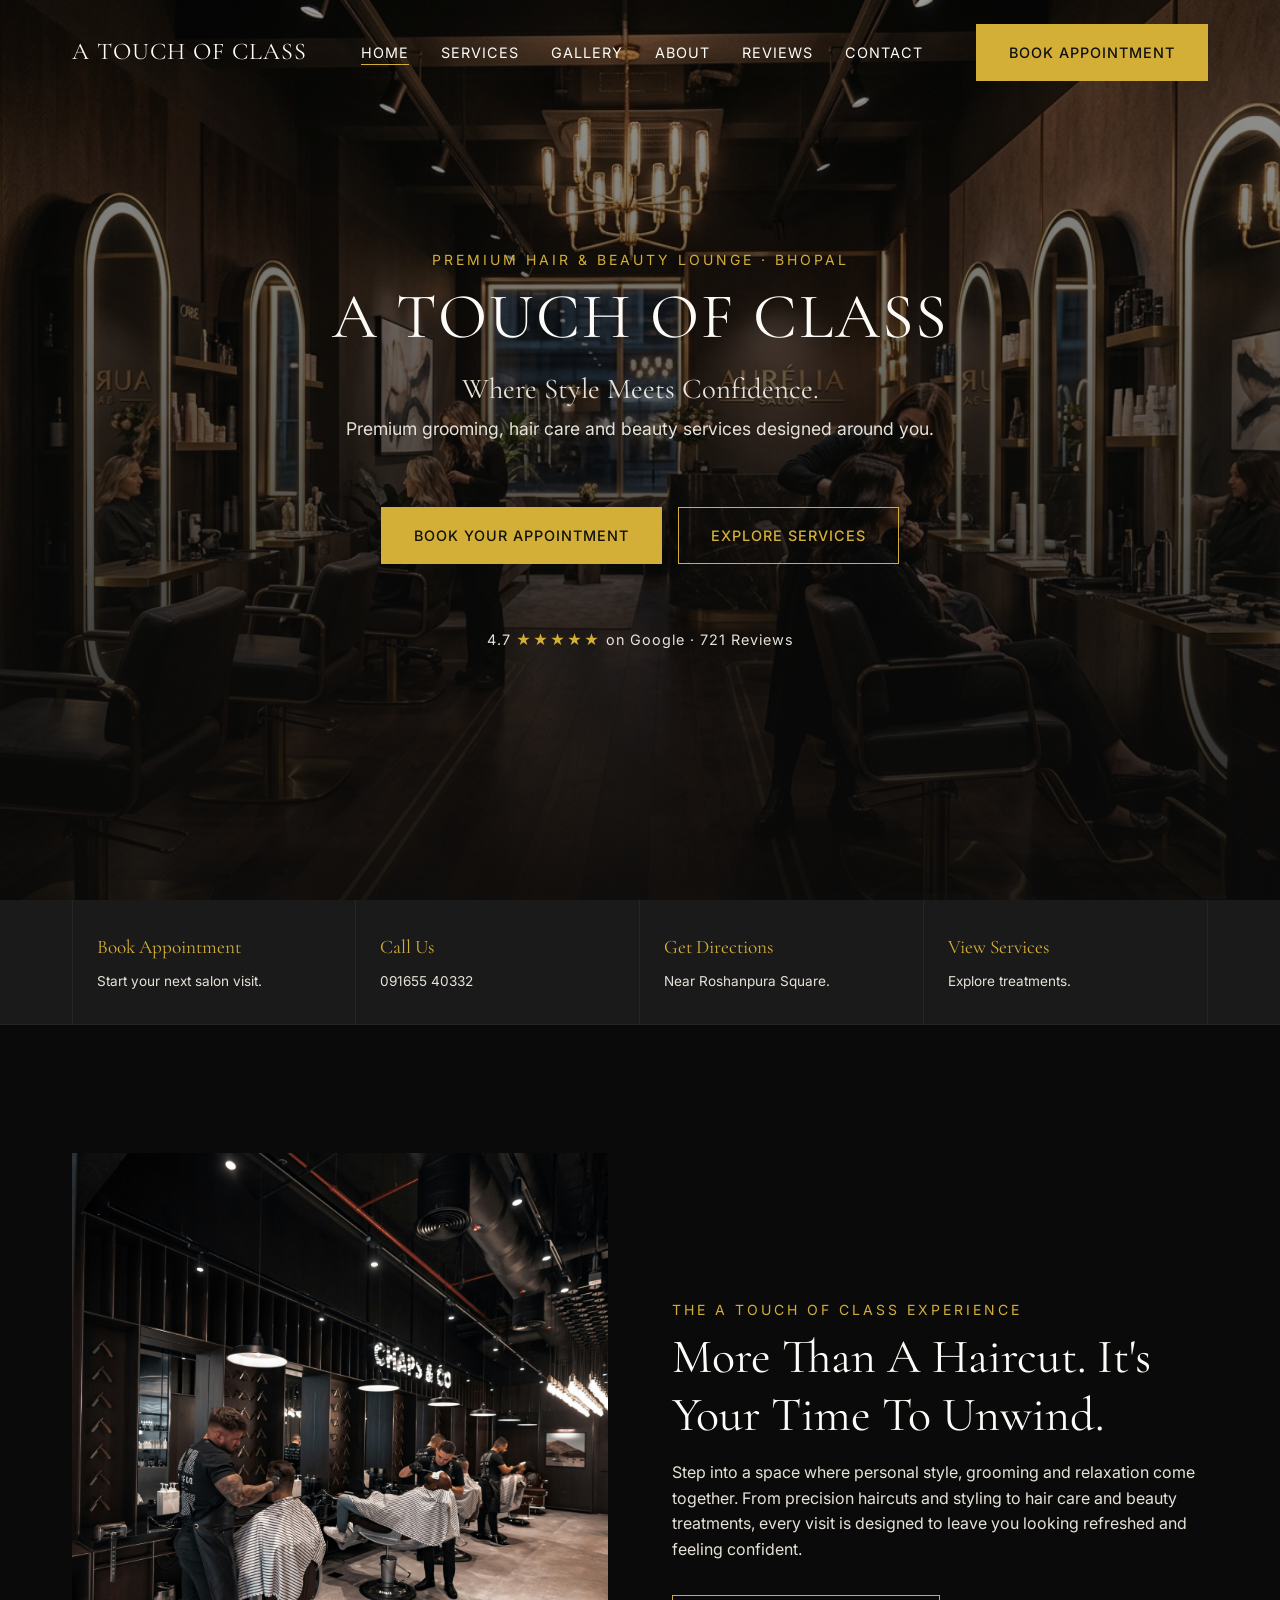
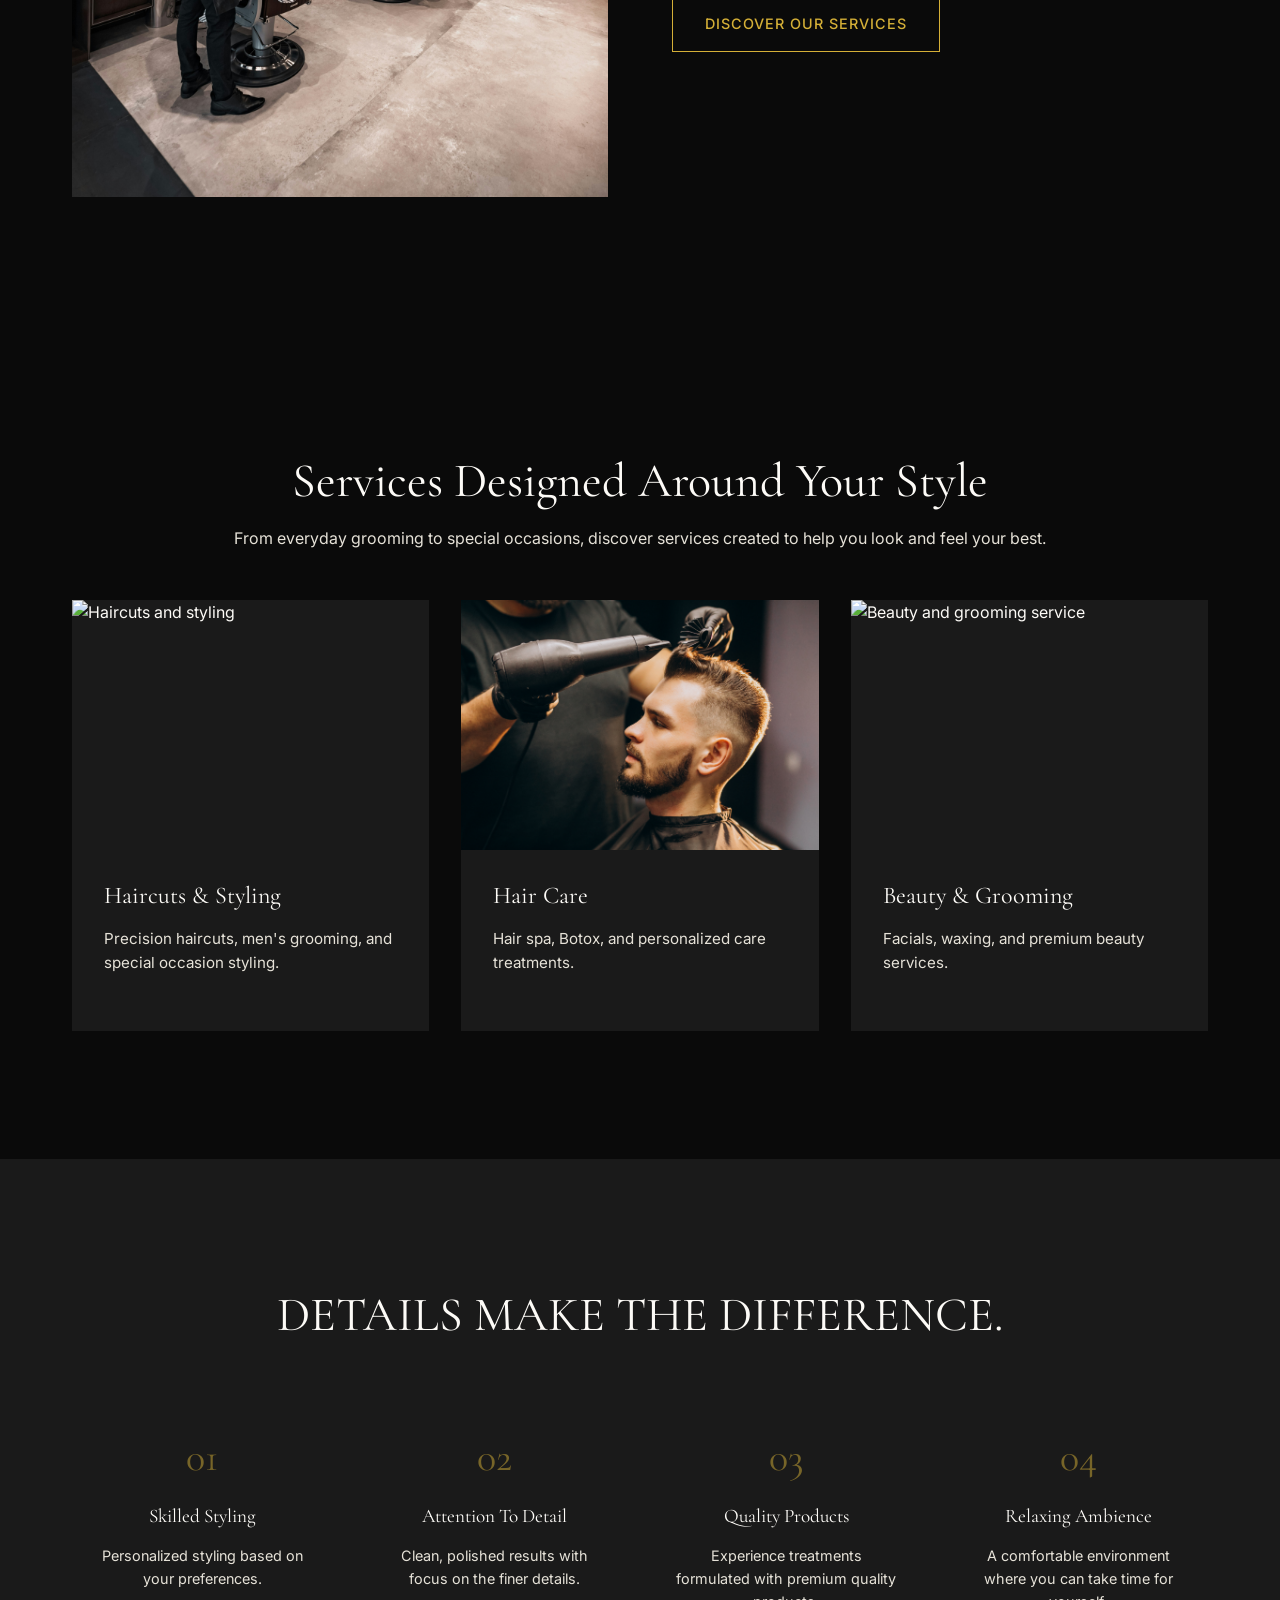
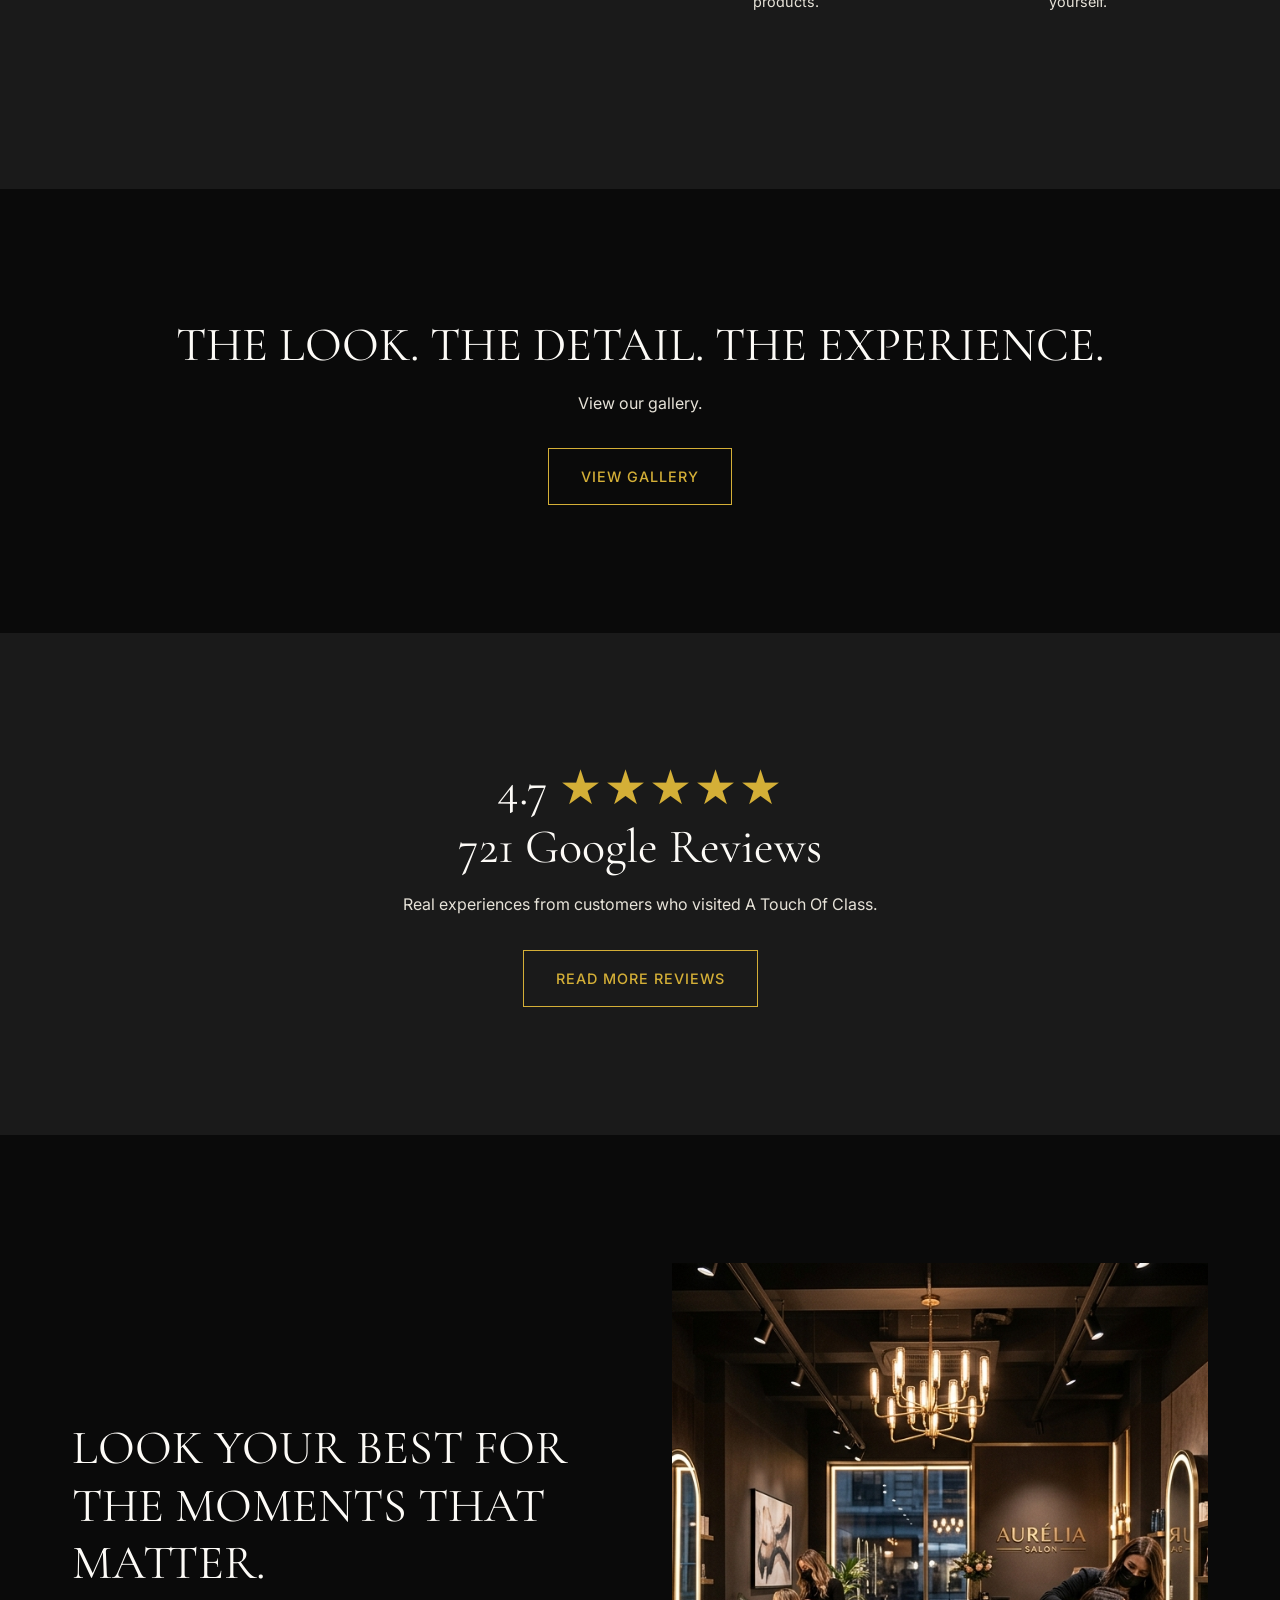
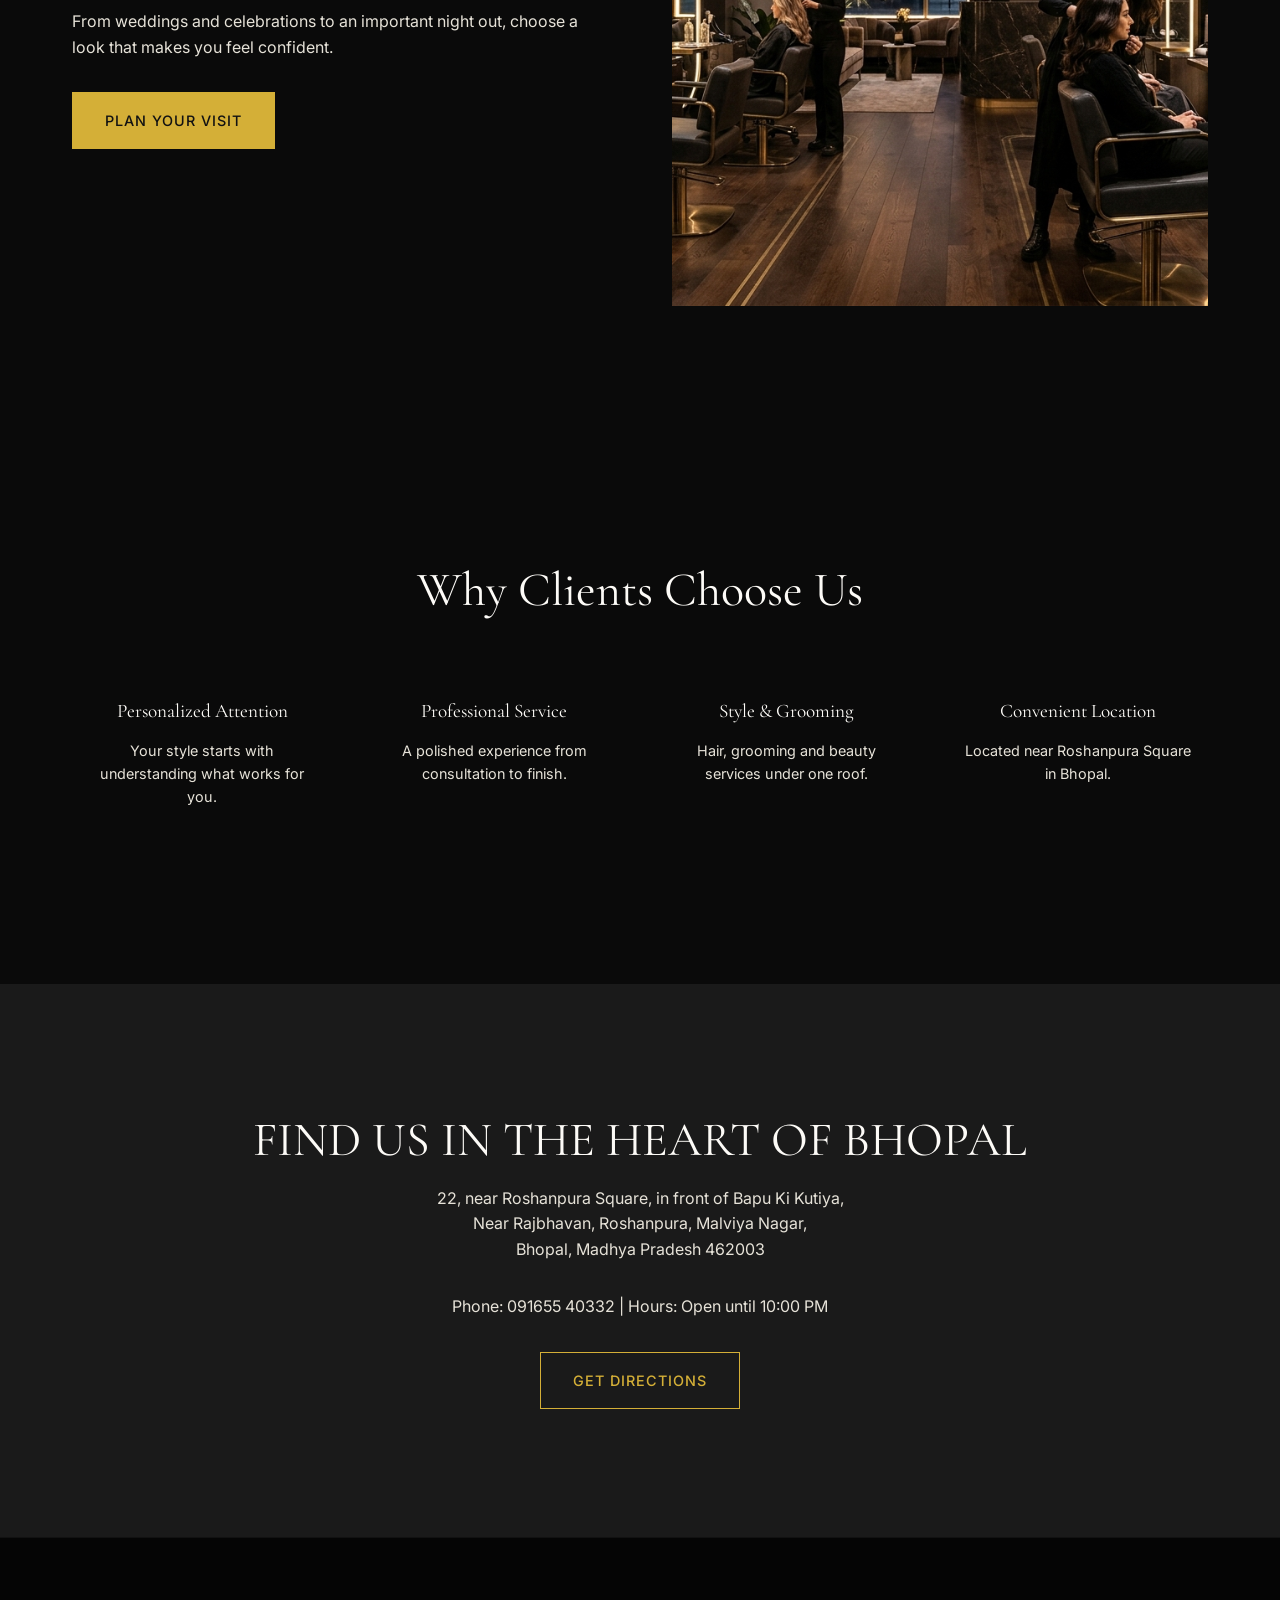
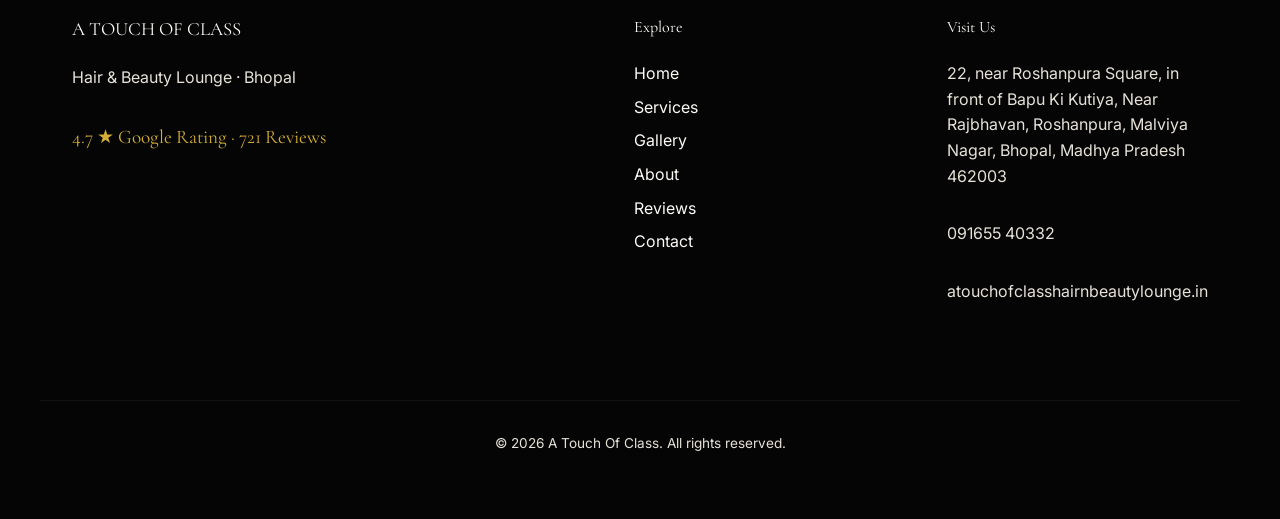
==== commit eb612548: "code" ====
--- a/index.html
+++ b/index.html
@@ -105,7 +105,7 @@
         <div class="container split-screen">
             <div class="split-image">
                 <div class="img-container">
-                    <div style="width:100%; height:100%; background: url('assets/images/hero.jpg') center/cover;"></div>
+                    <div style="width:100%; height:100%; background: url('assets/images/chaps-co-BX8OTlmHOaI-unsplash.jpg') center/cover;"></div>
                 </div>
             </div>
             <div class="split-content">
@@ -125,21 +125,21 @@
             
             <div class="services-grid">
                 <div class="service-card">
-                    <img class="card-img" src="assets/images/hero.jpg" alt="Haircuts and styling">
+                    <img class="card-img" src="assets/images/beautiful-woman-has-cutting-hair-hairdresser.jpg" alt="Haircuts and styling">
                     <div class="card-content">
                         <h3>Haircuts & Styling</h3>
                         <p>Precision haircuts, men's grooming, and special occasion styling.</p>
                     </div>
                 </div>
                 <div class="service-card">
-                    <img class="card-img" src="assets/images/hero.jpg" alt="Hair care treatment">
+                    <img class="card-img" src="assets/images/handsome-man-barber-shop-styling-hair.jpg" alt="Hair care treatment">
                     <div class="card-content">
                         <h3>Hair Care</h3>
                         <p>Hair spa, Botox, and personalized care treatments.</p>
                     </div>
                 </div>
                 <div class="service-card">
-                    <img class="card-img" src="assets/images/hero.jpg" alt="Beauty and grooming service">
+                    <img class="card-img" src="assets/images/blonde-female-getting-new-hairstyle-hair-salon.jpg" alt="Beauty and grooming service">
                     <div class="card-content">
                         <h3>Beauty & Grooming</h3>
                         <p>Facials, waxing, and premium beauty services.</p>
